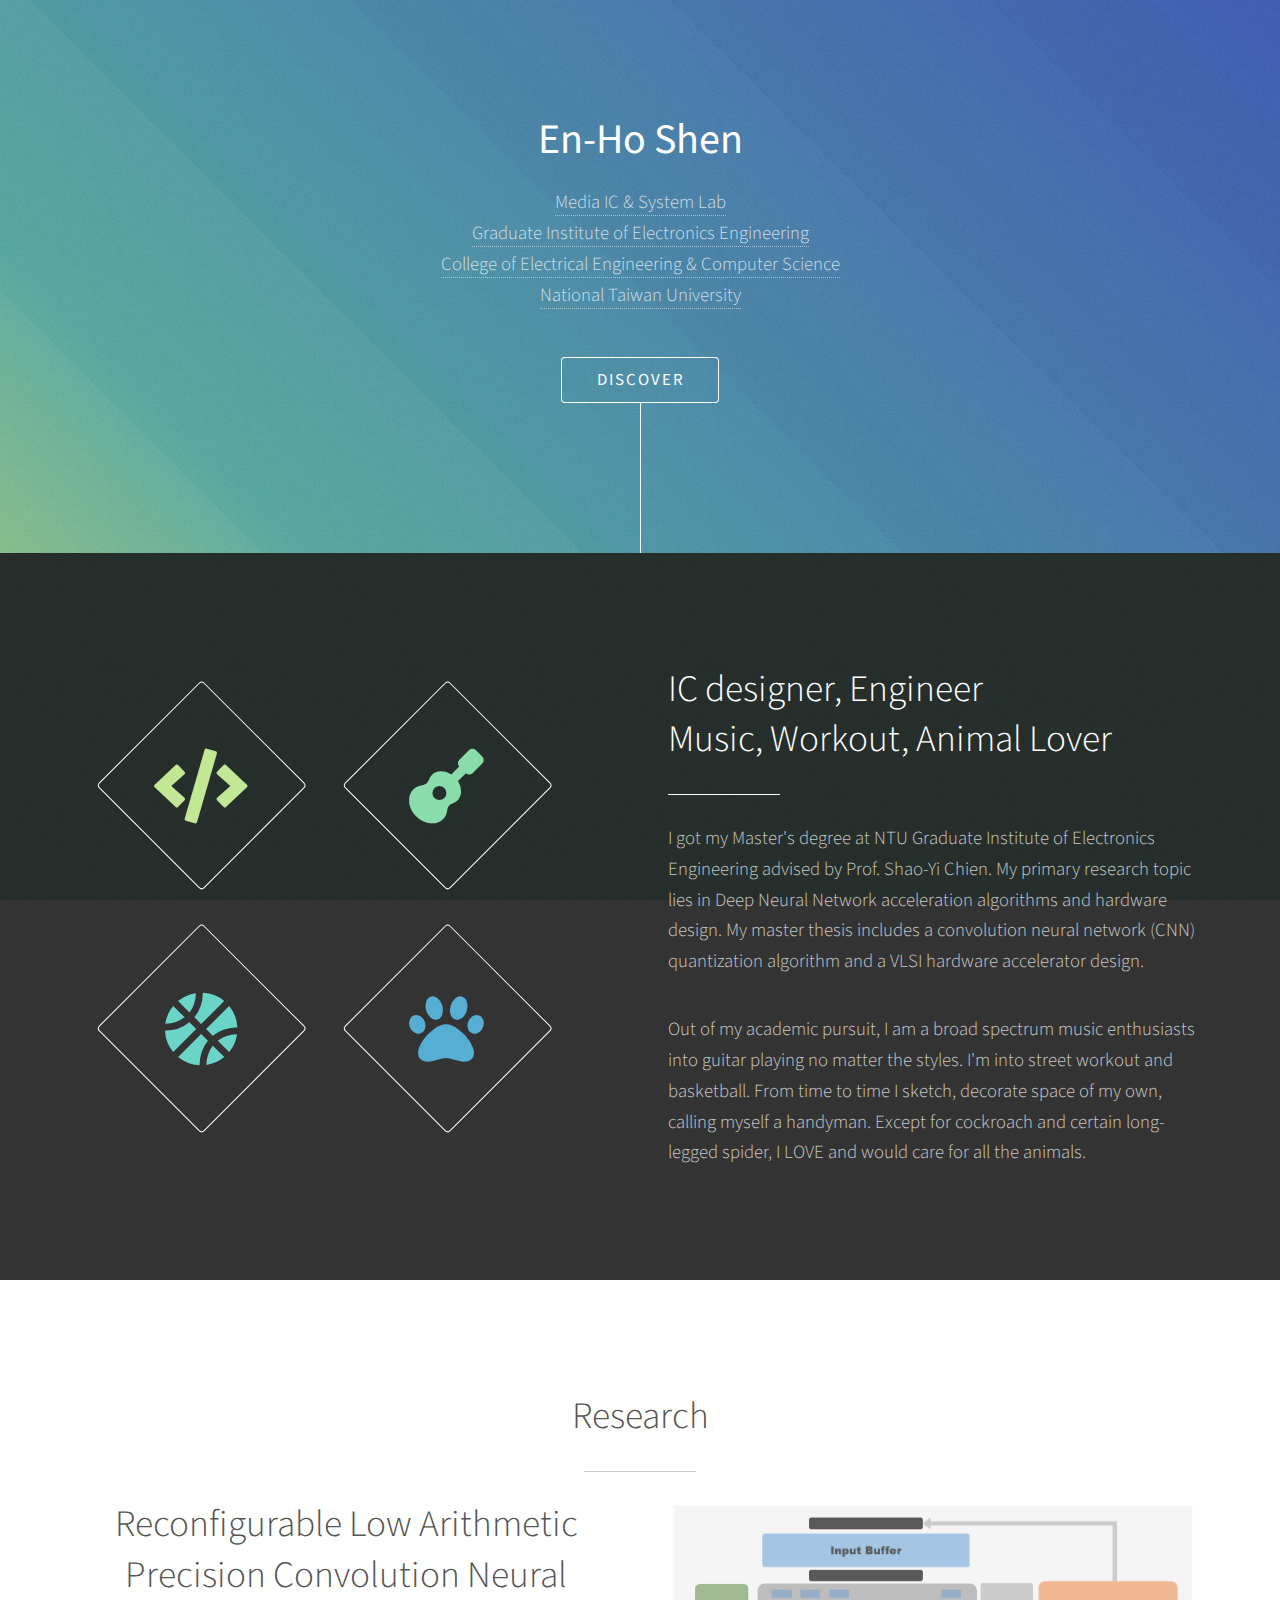
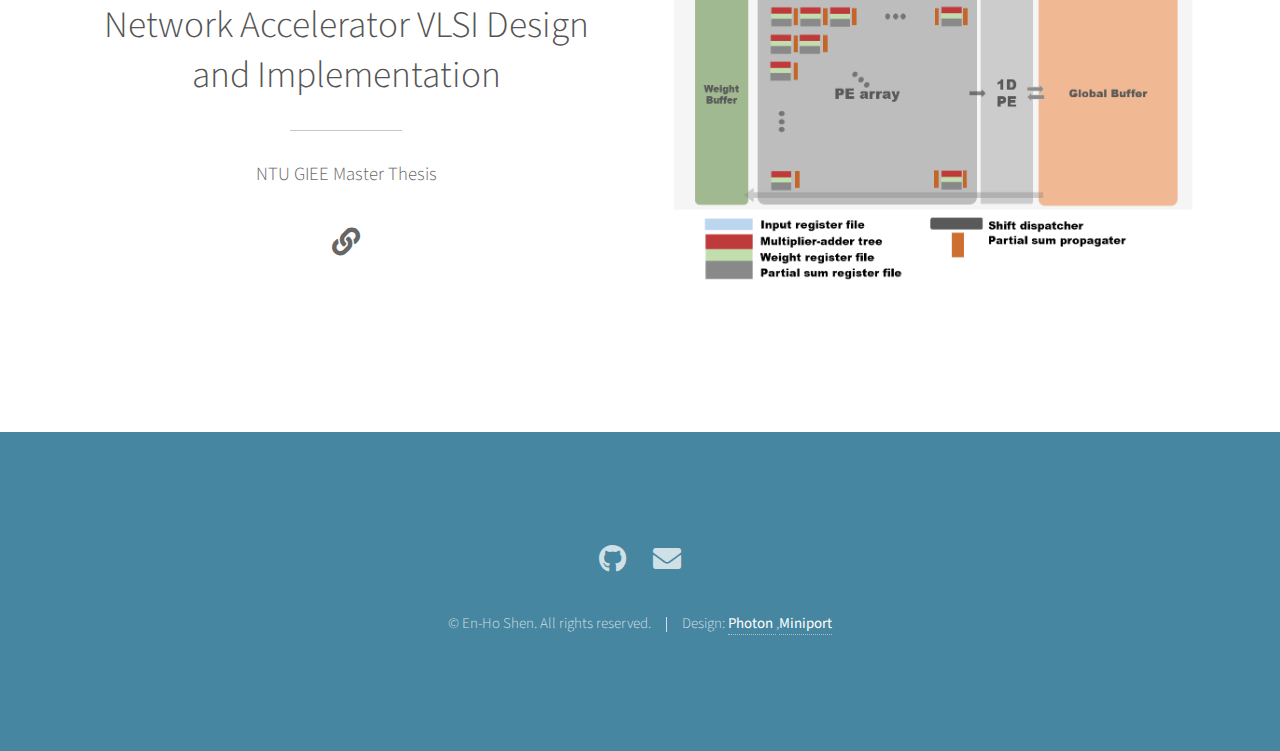
==== index.html @ d3d357bb "first commit" ====
<!DOCTYPE HTML>
<!--
	Photon by HTML5 UP
	html5up.net | @ajlkn
	Free for personal and commercial use under the CCA 3.0 license (html5up.net/license)
-->
<html>
	<head>
		<title>En-Ho Shen</title>
		<link href="paw.png" class="icon solid alt" rel="icon">
		<meta charset="utf-8" />
		<meta name="viewport" content="width=device-width, initial-scale=1, user-scalable=no" />
		<link rel="stylesheet" href="assets/css/main.css" />
		<noscript><link rel="stylesheet" href="assets/css/noscript.css" /></noscript>
	</head>
	<body class="is-preload">

		<!-- Header -->
			<section id="header">
				<div class="inner">
					<h1><strong>En-Ho Shen</strong></h1>
                    <p>
                        <a href="http://media.ee.ntu.edu.tw/" target="_blank">Media IC & System Lab</a><br>
                        <a href="http://www.giee.ntu.edu.tw/portal/" target="_blank">Graduate Institute of Electronics Engineering</a><br>
                        <a href="http://www.eecs.ntu.edu.tw/main.php" target="_blank">College of Electrical Engineering & Computer Science</a><br>
                        <a href="http://www.ntu.edu.tw/" target="_blank">National Taiwan University</a><br>
                    </p>
 
					<ul class="actions special">
						<li><a href="#about" class="button scrolly">Discover</a></li>
					</ul>
				</div>
			</section>
		<!-- About -->
			<section id="about" class="main style2">
				<div class="container">
					<div class="row gtr-150">
						<div class="col-6 col-12-small">
							<ul class="major-icons">
								<li><span class="icon solid style1 major fa-code"></span></li>
								<li><span class="icon solid style2 major fa-guitar"></span></li>
								<li><span class="icon solid style3 major fa-basketball-ball"></span></li>
								<li><span class="icon solid style4 major fa-paw"></span></li>

							</ul>
						</div>
						<div class="col-6 col-12-medium">
							<header class="major">
								<h2>IC designer, Engineer <br>
								 Music, Workout, Animal Lover</h2>
							</header>
							<p>I got my Master's degree at NTU Graduate Institute of Electronics Engineering
							advised by Prof. Shao-Yi Chien. My primary research topic lies in Deep Neural Network
							acceleration algorithms and hardware design. My master thesis includes a convolution
							neural network (CNN) quantization algorithm and a VLSI hardware accelerator design.</p>
							<p>Out of my academic pursuit, I am a broad spectrum music enthusiasts into
							guitar playing no matter the styles. I'm into street workout and basketball. From
							time to time I sketch, decorate space of my own, calling myself a handyman. Except
							for cockroach and certain long-legged spider, I LOVE and would care for all the animals.</p>
							<p></p>
						</div>
					</div>
				</div>
			</section>
		<!-- Research -->
			<section id="Research" class="main style1 special">
				<div class="container">
					<header class="major">
						<h2>Research</h2>
					</header>
					<ul class="icons">
					<li>
						<div class="row gtr-150">
							<div class="col-6 col-12-medium">
								<header class="major">
									<h2>Reconfigurable Low Arithmetic Precision Convolution 
									Neural Network Accelerator VLSI Design and Implementation</h2>
								</header>
								<p>NTU GIEE Master Thesis</p>
								<a href="thesis/index.html" 
								class="icon solid alt fa-link" target="_blank"><span class="label">Website</span></a>

							</div>
							<div class="col-6 col-12-medium imp-medium">
								<span class="image fit"><img src="thesis/images/arch.png" alt="" /></span>
							</div>
						</div>
					</li>

					</ul>
				</div>
			</section>
		<!--
		<!-- Two 
			<section id="two" class="main style2">
				<div class="container">
					<div class="row gtr-150">
						<div class="col-6 col-12-medium">
							<ul class="major-icons">
								<li><span class="icon solid style1 major fa-code"></span></li>
								<li><span class="icon solid style2 major fa-bolt"></span></li>
								<li><span class="icon solid style3 major fa-camera-retro"></span></li>
								<li><span class="icon solid style4 major fa-cog"></span></li>
								<li><span class="icon solid style5 major fa-desktop"></span></li>
								<li><span class="icon solid style6 major fa-calendar"></span></li>
							</ul>
						</div>
						<div class="col-6 col-12-medium">
							<header class="major">
								<h2>Lorem ipsum dolor adipiscing<br />
								amet dolor consequat</h2>
							</header>
							<p>Adipiscing a commodo ante nunc accumsan interdum mi ante adipiscing. A nunc lobortis non nisl amet vis volutpat aclacus nascetur ac non. Lorem curae eu ante amet sapien in tempus ac. Adipiscing id accumsan adipiscing ipsum.</p>
							<p>Blandit faucibus proin. Ac aliquam integer adipiscing enim non praesent vis commodo nunc phasellus cubilia ac risus accumsan. Accumsan blandit. Lobortis phasellus non lobortis dit varius mi varius accumsan lobortis. Blandit ante aliquam lacinia lorem lobortis semper morbi col faucibus vitae integer placerat accumsan orci eu mi odio tempus adipiscing adipiscing adipiscing curae consequat feugiat etiam dolore.</p>
							<p>Adipiscing a commodo ante nunc accumsan interdum mi ante adipiscing. A nunc lobortis non nisl amet vis volutpat aclacus nascetur ac non. Lorem curae eu ante amet sapien in tempus ac. Adipiscing id accumsan adipiscing ipsum.</p>
						</div>
					</div>
				</div>
			</section>
		-->
		<!-- Three 
			<section id="three" class="main style1 special">
				<div class="container">
					<header class="major">
						<h2>Adipiscing amet consequat</h2>
					</header>
					<p>Ante nunc accumsan et aclacus nascetur ac ante amet sapien sed.</p>
					<div class="row gtr-150">
						<div class="col-4 col-12-medium">
							<span class="image fit"><img src="images/pic02.jpg" alt="" /></span>
							<h3>Magna feugiat lorem</h3>
							<p>Adipiscing a commodo ante nunc magna lorem et interdum mi ante nunc lobortis non amet vis sed volutpat et nascetur.</p>
							<ul class="actions special">
								<li><a href="#" class="button">More</a></li>
							</ul>
						</div>
						<div class="col-4 col-12-medium">
							<span class="image fit"><img src="images/pic03.jpg" alt="" /></span>
							<h3>Magna feugiat lorem</h3>
							<p>Adipiscing a commodo ante nunc magna lorem et interdum mi ante nunc lobortis non amet vis sed volutpat et nascetur.</p>
							<ul class="actions special">
								<li><a href="#" class="button">More</a></li>
							</ul>
						</div>
						<div class="col-4 col-12-medium">
							<span class="image fit"><img src="images/pic04.jpg" alt="" /></span>
							<h3>Magna feugiat lorem</h3>
							<p>Adipiscing a commodo ante nunc magna lorem et interdum mi ante nunc lobortis non amet vis sed volutpat et nascetur.</p>
							<ul class="actions special">
								<li><a href="#" class="button">More</a></li>
							</ul>
						</div>
					</div>
				</div>
			</section>
		-->
		<!-- Four 
			<section id="four" class="main style2 special">
				<div class="container">
					<header class="major">
						<h2>Ipsum feugiat consequat?</h2>
					</header>
					<p>Sed lacus nascetur ac ante amet sapien.</p>
					<ul class="actions special">
						<li><a href="#" class="button wide primary">Sign Up</a></li>
						<li><a href="#" class="button wide">Learn More</a></li>
					</ul>
				</div>
			</section>
		-->


		<!-- Footer -->
			<section id="footer">
				<ul class="icons">
					<li><a href="https://github.com/enhoshen/" class="icon brands alt fa-github"><span 
					class="label">GitHub</span></a></li>
					<li><a a:visited="" href="mailto:enhoshen@media.ee.ntu.edu.tw" 
					class="icon solid alt fa-envelope"><span class="label">Email</span></a></li>
				</ul>
				<ul class="copyright">
					<li>&copy; En-Ho Shen. All rights reserved.</li><li>Design: <a href="http://html5up.net/photon"><b>Photon</b> </a>,<a href="http://html5up.net/miniport"><b>Miniport</b></a></li>
				</ul>
			</section>

		<!-- Scripts -->
			<script src="assets/js/jquery.min.js"></script>
			<script src="assets/js/jquery.scrolly.min.js"></script>
			<script src="assets/js/browser.min.js"></script>
			<script src="assets/js/breakpoints.min.js"></script>
			<script src="assets/js/util.js"></script>
			<script src="assets/js/main.js"></script>

	</body>
</html>
---- assets/css/main.css ----
@import url("fontawesome-all.min.css");
@import url("https://fonts.googleapis.com/css?family=Source+Sans+Pro:300,300italic,400,400italic");

/*
	Photon by HTML5 UP
	html5up.net | @ajlkn
	Free for personal and commercial use under the CCA 3.0 license (html5up.net/license)
*/

html, body, div, span, applet, object,
iframe, h1, h2, h3, h4, h5, h6, p, blockquote,
pre, a, abbr, acronym, address, big, cite,
code, del, dfn, em, img, ins, kbd, q, s, samp,
small, strike, strong, sub, sup, tt, var, b,
u, i, center, dl, dt, dd, ol, ul, li, fieldset,
form, label, legend, table, caption, tbody,
tfoot, thead, tr, th, td, article, aside,
canvas, details, embed, figure, figcaption,
footer, header, hgroup, menu, nav, output, ruby,
section, summary, time, mark, audio, video {
	margin: 0;
	padding: 0;
	border: 0;
	font-size: 100%;
	font: inherit;
	vertical-align: baseline;}

article, aside, details, figcaption, figure,
footer, header, hgroup, menu, nav, section {
	display: block;}

body {
	line-height: 1;
}

ol, ul {
	list-style: none;
}

blockquote, q {
	quotes: none;
}

	blockquote:before, blockquote:after, q:before, q:after {
		content: '';
		content: none;
	}

table {
	border-collapse: collapse;
	border-spacing: 0;
}

body {
	-webkit-text-size-adjust: none;
}

mark {
	background-color: transparent;
	color: inherit;
}

input::-moz-focus-inner {
	border: 0;
	padding: 0;
}

input, select, textarea {
	-moz-appearance: none;
	-webkit-appearance: none;
	-ms-appearance: none;
	appearance: none;
}

/* Basic */

	html {
		box-sizing: border-box;
	}

	*, *:before, *:after {
		box-sizing: inherit;
	}

	body {
		background: #fff;
	}

		body.is-preload *, body.is-preload *:before, body.is-preload *:after {
			-moz-animation: none !important;
			-webkit-animation: none !important;
			-ms-animation: none !important;
			animation: none !important;
			-moz-transition: none !important;
			-webkit-transition: none !important;
			-ms-transition: none !important;
			transition: none !important;
		}

	body, input, select, textarea {
		color: #666;
		font-family: "Source Sans Pro", Helvetica, sans-serif;
		font-size: 16pt;
		font-weight: 300;
		line-height: 1.65em;
	}

	a {
		-moz-transition: color 0.2s ease-in-out, border-color 0.2s ease-in-out;
		-webkit-transition: color 0.2s ease-in-out, border-color 0.2s ease-in-out;
		-ms-transition: color 0.2s ease-in-out, border-color 0.2s ease-in-out;
		transition: color 0.2s ease-in-out, border-color 0.2s ease-in-out;
		border-bottom: dotted 1px #666;
		color: inherit;
		text-decoration: none;
	}

		a:hover {
			border-bottom-color: transparent !important;
			color: #6bd4c8;
		}

	strong, b {
		color: #555;
		font-weight: 400;
	}

	em, i {
		font-style: italic;
	}

	p {
		margin: 0 0 2em 0;
	}

	h1, h2, h3, h4, h5, h6 {
		color: #555;
		line-height: 1em;
		margin: 0 0 1em 0;
	}

		h1 a, h2 a, h3 a, h4 a, h5 a, h6 a {
			color: inherit;
			text-decoration: none;
		}

	h1 {
		font-size: 2.25em;
		line-height: 1.35em;
	}

	h2 {
		font-size: 2em;
		line-height: 1.35em;
	}

	h3 {
		font-size: 1.35em;
		line-height: 1.5em;
	}

	h4 {
		font-size: 1.25em;
		line-height: 1.5em;
	}

	h5 {
		font-size: 0.9em;
		line-height: 1.5em;
	}

	h6 {
		font-size: 0.7em;
		line-height: 1.5em;
	}

	sub {
		font-size: 0.8em;
		position: relative;
		top: 0.5em;
	}

	sup {
		font-size: 0.8em;
		position: relative;
		top: -0.5em;
	}

	hr {
		border: 0;
		border-bottom: solid 1px rgba(144, 144, 144, 0.5);
		margin: 2em 0;
	}

		hr.major {
			margin: 3em 0;
		}

	blockquote {
		border-left: solid 4px rgba(144, 144, 144, 0.5);
		font-style: italic;
		margin: 0 0 2em 0;
		padding: 0.5em 0 0.5em 2em;
	}

	code {
		background: rgba(144, 144, 144, 0.075);
		border-radius: 4px;
		border: solid 1px rgba(144, 144, 144, 0.5);
		font-family: "Courier New", monospace;
		font-size: 0.9em;
		margin: 0 0.25em;
		padding: 0.25em 0.65em;
	}

	pre {
		-webkit-overflow-scrolling: touch;
		font-family: "Courier New", monospace;
		font-size: 0.9em;
		margin: 0 0 2em 0;
	}

		pre code {
			display: block;
			line-height: 1.75em;
			padding: 1em 1.5em;
			overflow-x: auto;
		}

	.align-left {
		text-align: left;
	}

	.align-center {
		text-align: center;
	}

	.align-right {
		text-align: right;
	}

/* Container */

	.container {
		margin: 0 auto;
		max-width: calc(100% - 4em);
		width: 60em;
	}

		.container.xsmall {
			width: 15em;
		}

		.container.small {
			width: 30em;
		}

		.container.medium {
			width: 45em;
		}

		.container.large {
			width: 75em;
		}

		.container.xlarge {
			width: 90em;
		}

		.container.max {
			width: 100%;
		}

		@media screen and (max-width: 980px) {

			.container {
				max-width: 100% !important;
				width: 100% !important;
			}

		}

		@media screen and (max-width: 480px) {

			.container {
				max-width: calc(100% - 3em);
			}

		}

/* Row */

	.row {
		display: flex;
		flex-wrap: wrap;
		box-sizing: border-box;
		align-items: stretch;
	}

		.row > * {
			box-sizing: border-box;
		}

		.row.gtr-uniform > * > :last-child {
			margin-bottom: 0;
		}

		.row.aln-left {
			justify-content: flex-start;
		}

		.row.aln-center {
			justify-content: center;
		}

		.row.aln-right {
			justify-content: flex-end;
		}

		.row.aln-top {
			align-items: flex-start;
		}

		.row.aln-middle {
			align-items: center;
		}

		.row.aln-bottom {
			align-items: flex-end;
		}

		.row > .imp {
			order: -1;
		}

		.row > .col-1 {
			width: 8.33333%;
		}

		.row > .off-1 {
			margin-left: 8.33333%;
		}

		.row > .col-2 {
			width: 16.66667%;
		}

		.row > .off-2 {
			margin-left: 16.66667%;
		}

		.row > .col-3 {
			width: 25%;
		}

		.row > .off-3 {
			margin-left: 25%;
		}

		.row > .col-4 {
			width: 33.33333%;
		}

		.row > .off-4 {
			margin-left: 33.33333%;
		}

		.row > .col-5 {
			width: 41.66667%;
		}

		.row > .off-5 {
			margin-left: 41.66667%;
		}

		.row > .col-6 {
			width: 50%;
		}

		.row > .off-6 {
			margin-left: 50%;
		}

		.row > .col-7 {
			width: 58.33333%;
		}

		.row > .off-7 {
			margin-left: 58.33333%;
		}

		.row > .col-8 {
			width: 66.66667%;
		}

		.row > .off-8 {
			margin-left: 66.66667%;
		}

		.row > .col-9 {
			width: 75%;
		}

		.row > .off-9 {
			margin-left: 75%;
		}

		.row > .col-10 {
			width: 83.33333%;
		}

		.row > .off-10 {
			margin-left: 83.33333%;
		}

		.row > .col-11 {
			width: 91.66667%;
		}

		.row > .off-11 {
			margin-left: 91.66667%;
		}

		.row > .col-12 {
			width: 100%;
		}

		.row > .off-12 {
			margin-left: 100%;
		}

		.row.gtr-0 {
			margin-top: 0;
			margin-left: 0em;
		}

			.row.gtr-0 > * {
				padding: 0 0 0 0em;
			}

			.row.gtr-0.gtr-uniform {
				margin-top: 0em;
			}

				.row.gtr-0.gtr-uniform > * {
					padding-top: 0em;
				}

		.row.gtr-25 {
			margin-top: 0;
			margin-left: -0.5em;
		}

			.row.gtr-25 > * {
				padding: 0 0 0 0.5em;
			}

			.row.gtr-25.gtr-uniform {
				margin-top: -0.5em;
			}

				.row.gtr-25.gtr-uniform > * {
					padding-top: 0.5em;
				}

		.row.gtr-50 {
			margin-top: 0;
			margin-left: -1em;
		}

			.row.gtr-50 > * {
				padding: 0 0 0 1em;
			}

			.row.gtr-50.gtr-uniform {
				margin-top: -1em;
			}

				.row.gtr-50.gtr-uniform > * {
					padding-top: 1em;
				}

		.row {
			margin-top: 0;
			margin-left: -2em;
		}

			.row > * {
				padding: 0 0 0 2em;
			}

			.row.gtr-uniform {
				margin-top: -2em;
			}

				.row.gtr-uniform > * {
					padding-top: 2em;
				}

		.row.gtr-150 {
			margin-top: 0;
			margin-left: -3em;
		}

			.row.gtr-150 > * {
				padding: 0 0 0 3em;
			}

			.row.gtr-150.gtr-uniform {
				margin-top: -3em;
			}

				.row.gtr-150.gtr-uniform > * {
					padding-top: 3em;
				}

		.row.gtr-200 {
			margin-top: 0;
			margin-left: -4em;
		}

			.row.gtr-200 > * {
				padding: 0 0 0 4em;
			}

			.row.gtr-200.gtr-uniform {
				margin-top: -4em;
			}

				.row.gtr-200.gtr-uniform > * {
					padding-top: 4em;
				}

		@media screen and (max-width: 1680px) {

			.row {
				display: flex;
				flex-wrap: wrap;
				box-sizing: border-box;
				align-items: stretch;
			}

				.row > * {
					box-sizing: border-box;
				}

				.row.gtr-uniform > * > :last-child {
					margin-bottom: 0;
				}

				.row.aln-left {
					justify-content: flex-start;
				}

				.row.aln-center {
					justify-content: center;
				}

				.row.aln-right {
					justify-content: flex-end;
				}

				.row.aln-top {
					align-items: flex-start;
				}

				.row.aln-middle {
					align-items: center;
				}

				.row.aln-bottom {
					align-items: flex-end;
				}

				.row > .imp-xlarge {
					order: -1;
				}

				.row > .col-1-xlarge {
					width: 8.33333%;
				}

				.row > .off-1-xlarge {
					margin-left: 8.33333%;
				}

				.row > .col-2-xlarge {
					width: 16.66667%;
				}

				.row > .off-2-xlarge {
					margin-left: 16.66667%;
				}

				.row > .col-3-xlarge {
					width: 25%;
				}

				.row > .off-3-xlarge {
					margin-left: 25%;
				}

				.row > .col-4-xlarge {
					width: 33.33333%;
				}

				.row > .off-4-xlarge {
					margin-left: 33.33333%;
				}

				.row > .col-5-xlarge {
					width: 41.66667%;
				}

				.row > .off-5-xlarge {
					margin-left: 41.66667%;
				}

				.row > .col-6-xlarge {
					width: 50%;
				}

				.row > .off-6-xlarge {
					margin-left: 50%;
				}

				.row > .col-7-xlarge {
					width: 58.33333%;
				}

				.row > .off-7-xlarge {
					margin-left: 58.33333%;
				}

				.row > .col-8-xlarge {
					width: 66.66667%;
				}

				.row > .off-8-xlarge {
					margin-left: 66.66667%;
				}

				.row > .col-9-xlarge {
					width: 75%;
				}

				.row > .off-9-xlarge {
					margin-left: 75%;
				}

				.row > .col-10-xlarge {
					width: 83.33333%;
				}

				.row > .off-10-xlarge {
					margin-left: 83.33333%;
				}

				.row > .col-11-xlarge {
					width: 91.66667%;
				}

				.row > .off-11-xlarge {
					margin-left: 91.66667%;
				}

				.row > .col-12-xlarge {
					width: 100%;
				}

				.row > .off-12-xlarge {
					margin-left: 100%;
				}

				.row.gtr-0 {
					margin-top: 0;
					margin-left: 0em;
				}

					.row.gtr-0 > * {
						padding: 0 0 0 0em;
					}

					.row.gtr-0.gtr-uniform {
						margin-top: 0em;
					}

						.row.gtr-0.gtr-uniform > * {
							padding-top: 0em;
						}

				.row.gtr-25 {
					margin-top: 0;
					margin-left: -0.5em;
				}

					.row.gtr-25 > * {
						padding: 0 0 0 0.5em;
					}

					.row.gtr-25.gtr-uniform {
						margin-top: -0.5em;
					}

						.row.gtr-25.gtr-uniform > * {
							padding-top: 0.5em;
						}

				.row.gtr-50 {
					margin-top: 0;
					margin-left: -1em;
				}

					.row.gtr-50 > * {
						padding: 0 0 0 1em;
					}

					.row.gtr-50.gtr-uniform {
						margin-top: -1em;
					}

						.row.gtr-50.gtr-uniform > * {
							padding-top: 1em;
						}

				.row {
					margin-top: 0;
					margin-left: -2em;
				}

					.row > * {
						padding: 0 0 0 2em;
					}

					.row.gtr-uniform {
						margin-top: -2em;
					}

						.row.gtr-uniform > * {
							padding-top: 2em;
						}

				.row.gtr-150 {
					margin-top: 0;
					margin-left: -3em;
				}

					.row.gtr-150 > * {
						padding: 0 0 0 3em;
					}

					.row.gtr-150.gtr-uniform {
						margin-top: -3em;
					}

						.row.gtr-150.gtr-uniform > * {
							padding-top: 3em;
						}

				.row.gtr-200 {
					margin-top: 0;
					margin-left: -4em;
				}

					.row.gtr-200 > * {
						padding: 0 0 0 4em;
					}

					.row.gtr-200.gtr-uniform {
						margin-top: -4em;
					}

						.row.gtr-200.gtr-uniform > * {
							padding-top: 4em;
						}

		}

		@media screen and (max-width: 1140px) {

			.row {
				display: flex;
				flex-wrap: wrap;
				box-sizing: border-box;
				align-items: stretch;
			}

				.row > * {
					box-sizing: border-box;
				}

				.row.gtr-uniform > * > :last-child {
					margin-bottom: 0;
				}

				.row.aln-left {
					justify-content: flex-start;
				}

				.row.aln-center {
					justify-content: center;
				}

				.row.aln-right {
					justify-content: flex-end;
				}

				.row.aln-top {
					align-items: flex-start;
				}

				.row.aln-middle {
					align-items: center;
				}

				.row.aln-bottom {
					align-items: flex-end;
				}

				.row > .imp-large {
					order: -1;
				}

				.row > .col-1-large {
					width: 8.33333%;
				}

				.row > .off-1-large {
					margin-left: 8.33333%;
				}

				.row > .col-2-large {
					width: 16.66667%;
				}

				.row > .off-2-large {
					margin-left: 16.66667%;
				}

				.row > .col-3-large {
					width: 25%;
				}

				.row > .off-3-large {
					margin-left: 25%;
				}

				.row > .col-4-large {
					width: 33.33333%;
				}

				.row > .off-4-large {
					margin-left: 33.33333%;
				}

				.row > .col-5-large {
					width: 41.66667%;
				}

				.row > .off-5-large {
					margin-left: 41.66667%;
				}

				.row > .col-6-large {
					width: 50%;
				}

				.row > .off-6-large {
					margin-left: 50%;
				}

				.row > .col-7-large {
					width: 58.33333%;
				}

				.row > .off-7-large {
					margin-left: 58.33333%;
				}

				.row > .col-8-large {
					width: 66.66667%;
				}

				.row > .off-8-large {
					margin-left: 66.66667%;
				}

				.row > .col-9-large {
					width: 75%;
				}

				.row > .off-9-large {
					margin-left: 75%;
				}

				.row > .col-10-large {
					width: 83.33333%;
				}

				.row > .off-10-large {
					margin-left: 83.33333%;
				}

				.row > .col-11-large {
					width: 91.66667%;
				}

				.row > .off-11-large {
					margin-left: 91.66667%;
				}

				.row > .col-12-large {
					width: 100%;
				}

				.row > .off-12-large {
					margin-left: 100%;
				}

				.row.gtr-0 {
					margin-top: 0;
					margin-left: 0em;
				}

					.row.gtr-0 > * {
						padding: 0 0 0 0em;
					}

					.row.gtr-0.gtr-uniform {
						margin-top: 0em;
					}

						.row.gtr-0.gtr-uniform > * {
							padding-top: 0em;
						}

				.row.gtr-25 {
					margin-top: 0;
					margin-left: -0.5em;
				}

					.row.gtr-25 > * {
						padding: 0 0 0 0.5em;
					}

					.row.gtr-25.gtr-uniform {
						margin-top: -0.5em;
					}

						.row.gtr-25.gtr-uniform > * {
							padding-top: 0.5em;
						}

				.row.gtr-50 {
					margin-top: 0;
					margin-left: -1em;
				}

					.row.gtr-50 > * {
						padding: 0 0 0 1em;
					}

					.row.gtr-50.gtr-uniform {
						margin-top: -1em;
					}

						.row.gtr-50.gtr-uniform > * {
							padding-top: 1em;
						}

				.row {
					margin-top: 0;
					margin-left: -2em;
				}

					.row > * {
						padding: 0 0 0 2em;
					}

					.row.gtr-uniform {
						margin-top: -2em;
					}

						.row.gtr-uniform > * {
							padding-top: 2em;
						}

				.row.gtr-150 {
					margin-top: 0;
					margin-left: -3em;
				}

					.row.gtr-150 > * {
						padding: 0 0 0 3em;
					}

					.row.gtr-150.gtr-uniform {
						margin-top: -3em;
					}

						.row.gtr-150.gtr-uniform > * {
							padding-top: 3em;
						}

				.row.gtr-200 {
					margin-top: 0;
					margin-left: -4em;
				}

					.row.gtr-200 > * {
						padding: 0 0 0 4em;
					}

					.row.gtr-200.gtr-uniform {
						margin-top: -4em;
					}

						.row.gtr-200.gtr-uniform > * {
							padding-top: 4em;
						}

		}

		@media screen and (max-width: 980px) {

			.row {
				display: flex;
				flex-wrap: wrap;
				box-sizing: border-box;
				align-items: stretch;
			}

				.row > * {
					box-sizing: border-box;
				}

				.row.gtr-uniform > * > :last-child {
					margin-bottom: 0;
				}

				.row.aln-left {
					justify-content: flex-start;
				}

				.row.aln-center {
					justify-content: center;
				}

				.row.aln-right {
					justify-content: flex-end;
				}

				.row.aln-top {
					align-items: flex-start;
				}

				.row.aln-middle {
					align-items: center;
				}

				.row.aln-bottom {
					align-items: flex-end;
				}

				.row > .imp-medium {
					order: -1;
				}

				.row > .col-1-medium {
					width: 8.33333%;
				}

				.row > .off-1-medium {
					margin-left: 8.33333%;
				}

				.row > .col-2-medium {
					width: 16.66667%;
				}

				.row > .off-2-medium {
					margin-left: 16.66667%;
				}

				.row > .col-3-medium {
					width: 25%;
				}

				.row > .off-3-medium {
					margin-left: 25%;
				}

				.row > .col-4-medium {
					width: 33.33333%;
				}

				.row > .off-4-medium {
					margin-left: 33.33333%;
				}

				.row > .col-5-medium {
					width: 41.66667%;
				}

				.row > .off-5-medium {
					margin-left: 41.66667%;
				}

				.row > .col-6-medium {
					width: 50%;
				}

				.row > .off-6-medium {
					margin-left: 50%;
				}

				.row > .col-7-medium {
					width: 58.33333%;
				}

				.row > .off-7-medium {
					margin-left: 58.33333%;
				}

				.row > .col-8-medium {
					width: 66.66667%;
				}

				.row > .off-8-medium {
					margin-left: 66.66667%;
				}

				.row > .col-9-medium {
					width: 75%;
				}

				.row > .off-9-medium {
					margin-left: 75%;
				}

				.row > .col-10-medium {
					width: 83.33333%;
				}

				.row > .off-10-medium {
					margin-left: 83.33333%;
				}

				.row > .col-11-medium {
					width: 91.66667%;
				}

				.row > .off-11-medium {
					margin-left: 91.66667%;
				}

				.row > .col-12-medium {
					width: 100%;
				}

				.row > .off-12-medium {
					margin-left: 100%;
				}

				.row.gtr-0 {
					margin-top: 0;
					margin-left: 0em;
				}

					.row.gtr-0 > * {
						padding: 0 0 0 0em;
					}

					.row.gtr-0.gtr-uniform {
						margin-top: 0em;
					}

						.row.gtr-0.gtr-uniform > * {
							padding-top: 0em;
						}

				.row.gtr-25 {
					margin-top: 0;
					margin-left: -0.5em;
				}

					.row.gtr-25 > * {
						padding: 0 0 0 0.5em;
					}

					.row.gtr-25.gtr-uniform {
						margin-top: -0.5em;
					}

						.row.gtr-25.gtr-uniform > * {
							padding-top: 0.5em;
						}

				.row.gtr-50 {
					margin-top: 0;
					margin-left: -1em;
				}

					.row.gtr-50 > * {
						padding: 0 0 0 1em;
					}

					.row.gtr-50.gtr-uniform {
						margin-top: -1em;
					}

						.row.gtr-50.gtr-uniform > * {
							padding-top: 1em;
						}

				.row {
					margin-top: 0;
					margin-left: -2em;
				}

					.row > * {
						padding: 0 0 0 2em;
					}

					.row.gtr-uniform {
						margin-top: -2em;
					}

						.row.gtr-uniform > * {
							padding-top: 2em;
						}

				.row.gtr-150 {
					margin-top: 0;
					margin-left: -3em;
				}

					.row.gtr-150 > * {
						padding: 0 0 0 3em;
					}

					.row.gtr-150.gtr-uniform {
						margin-top: -3em;
					}

						.row.gtr-150.gtr-uniform > * {
							padding-top: 3em;
						}

				.row.gtr-200 {
					margin-top: 0;
					margin-left: -4em;
				}

					.row.gtr-200 > * {
						padding: 0 0 0 4em;
					}

					.row.gtr-200.gtr-uniform {
						margin-top: -4em;
					}

						.row.gtr-200.gtr-uniform > * {
							padding-top: 4em;
						}

		}

		@media screen and (max-width: 736px) {

			.row {
				display: flex;
				flex-wrap: wrap;
				box-sizing: border-box;
				align-items: stretch;
			}

				.row > * {
					box-sizing: border-box;
				}

				.row.gtr-uniform > * > :last-child {
					margin-bottom: 0;
				}

				.row.aln-left {
					justify-content: flex-start;
				}

				.row.aln-center {
					justify-content: center;
				}

				.row.aln-right {
					justify-content: flex-end;
				}

				.row.aln-top {
					align-items: flex-start;
				}

				.row.aln-middle {
					align-items: center;
				}

				.row.aln-bottom {
					align-items: flex-end;
				}

				.row > .imp-small {
					order: -1;
				}

				.row > .col-1-small {
					width: 8.33333%;
				}

				.row > .off-1-small {
					margin-left: 8.33333%;
				}

				.row > .col-2-small {
					width: 16.66667%;
				}

				.row > .off-2-small {
					margin-left: 16.66667%;
				}

				.row > .col-3-small {
					width: 25%;
				}

				.row > .off-3-small {
					margin-left: 25%;
				}

				.row > .col-4-small {
					width: 33.33333%;
				}

				.row > .off-4-small {
					margin-left: 33.33333%;
				}

				.row > .col-5-small {
					width: 41.66667%;
				}

				.row > .off-5-small {
					margin-left: 41.66667%;
				}

				.row > .col-6-small {
					width: 50%;
				}

				.row > .off-6-small {
					margin-left: 50%;
				}

				.row > .col-7-small {
					width: 58.33333%;
				}

				.row > .off-7-small {
					margin-left: 58.33333%;
				}

				.row > .col-8-small {
					width: 66.66667%;
				}

				.row > .off-8-small {
					margin-left: 66.66667%;
				}

				.row > .col-9-small {
					width: 75%;
				}

				.row > .off-9-small {
					margin-left: 75%;
				}

				.row > .col-10-small {
					width: 83.33333%;
				}

				.row > .off-10-small {
					margin-left: 83.33333%;
				}

				.row > .col-11-small {
					width: 91.66667%;
				}

				.row > .off-11-small {
					margin-left: 91.66667%;
				}

				.row > .col-12-small {
					width: 100%;
				}

				.row > .off-12-small {
					margin-left: 100%;
				}

				.row.gtr-0 {
					margin-top: 0;
					margin-left: 0em;
				}

					.row.gtr-0 > * {
						padding: 0 0 0 0em;
					}

					.row.gtr-0.gtr-uniform {
						margin-top: 0em;
					}

						.row.gtr-0.gtr-uniform > * {
							padding-top: 0em;
						}

				.row.gtr-25 {
					margin-top: 0;
					margin-left: -0.5em;
				}

					.row.gtr-25 > * {
						padding: 0 0 0 0.5em;
					}

					.row.gtr-25.gtr-uniform {
						margin-top: -0.5em;
					}

						.row.gtr-25.gtr-uniform > * {
							padding-top: 0.5em;
						}

				.row.gtr-50 {
					margin-top: 0;
					margin-left: -1em;
				}

					.row.gtr-50 > * {
						padding: 0 0 0 1em;
					}

					.row.gtr-50.gtr-uniform {
						margin-top: -1em;
					}

						.row.gtr-50.gtr-uniform > * {
							padding-top: 1em;
						}

				.row {
					margin-top: 0;
					margin-left: -2em;
				}

					.row > * {
						padding: 0 0 0 2em;
					}

					.row.gtr-uniform {
						margin-top: -2em;
					}

						.row.gtr-uniform > * {
							padding-top: 2em;
						}

				.row.gtr-150 {
					margin-top: 0;
					margin-left: -3em;
				}

					.row.gtr-150 > * {
						padding: 0 0 0 3em;
					}

					.row.gtr-150.gtr-uniform {
						margin-top: -3em;
					}

						.row.gtr-150.gtr-uniform > * {
							padding-top: 3em;
						}

				.row.gtr-200 {
					margin-top: 0;
					margin-left: -4em;
				}

					.row.gtr-200 > * {
						padding: 0 0 0 4em;
					}

					.row.gtr-200.gtr-uniform {
						margin-top: -4em;
					}

						.row.gtr-200.gtr-uniform > * {
							padding-top: 4em;
						}

		}

		@media screen and (max-width: 480px) {

			.row {
				display: flex;
				flex-wrap: wrap;
				box-sizing: border-box;
				align-items: stretch;
			}

				.row > * {
					box-sizing: border-box;
				}

				.row.gtr-uniform > * > :last-child {
					margin-bottom: 0;
				}

				.row.aln-left {
					justify-content: flex-start;
				}

				.row.aln-center {
					justify-content: center;
				}

				.row.aln-right {
					justify-content: flex-end;
				}

				.row.aln-top {
					align-items: flex-start;
				}

				.row.aln-middle {
					align-items: center;
				}

				.row.aln-bottom {
					align-items: flex-end;
				}

				.row > .imp-xsmall {
					order: -1;
				}

				.row > .col-1-xsmall {
					width: 8.33333%;
				}

				.row > .off-1-xsmall {
					margin-left: 8.33333%;
				}

				.row > .col-2-xsmall {
					width: 16.66667%;
				}

				.row > .off-2-xsmall {
					margin-left: 16.66667%;
				}

				.row > .col-3-xsmall {
					width: 25%;
				}

				.row > .off-3-xsmall {
					margin-left: 25%;
				}

				.row > .col-4-xsmall {
					width: 33.33333%;
				}

				.row > .off-4-xsmall {
					margin-left: 33.33333%;
				}

				.row > .col-5-xsmall {
					width: 41.66667%;
				}

				.row > .off-5-xsmall {
					margin-left: 41.66667%;
				}

				.row > .col-6-xsmall {
					width: 50%;
				}

				.row > .off-6-xsmall {
					margin-left: 50%;
				}

				.row > .col-7-xsmall {
					width: 58.33333%;
				}

				.row > .off-7-xsmall {
					margin-left: 58.33333%;
				}

				.row > .col-8-xsmall {
					width: 66.66667%;
				}

				.row > .off-8-xsmall {
					margin-left: 66.66667%;
				}

				.row > .col-9-xsmall {
					width: 75%;
				}

				.row > .off-9-xsmall {
					margin-left: 75%;
				}

				.row > .col-10-xsmall {
					width: 83.33333%;
				}

				.row > .off-10-xsmall {
					margin-left: 83.33333%;
				}

				.row > .col-11-xsmall {
					width: 91.66667%;
				}

				.row > .off-11-xsmall {
					margin-left: 91.66667%;
				}

				.row > .col-12-xsmall {
					width: 100%;
				}

				.row > .off-12-xsmall {
					margin-left: 100%;
				}

				.row.gtr-0 {
					margin-top: 0;
					margin-left: 0em;
				}

					.row.gtr-0 > * {
						padding: 0 0 0 0em;
					}

					.row.gtr-0.gtr-uniform {
						margin-top: 0em;
					}

						.row.gtr-0.gtr-uniform > * {
							padding-top: 0em;
						}

				.row.gtr-25 {
					margin-top: 0;
					margin-left: -0.5em;
				}

					.row.gtr-25 > * {
						padding: 0 0 0 0.5em;
					}

					.row.gtr-25.gtr-uniform {
						margin-top: -0.5em;
					}

						.row.gtr-25.gtr-uniform > * {
							padding-top: 0.5em;
						}

				.row.gtr-50 {
					margin-top: 0;
					margin-left: -1em;
				}

					.row.gtr-50 > * {
						padding: 0 0 0 1em;
					}

					.row.gtr-50.gtr-uniform {
						margin-top: -1em;
					}

						.row.gtr-50.gtr-uniform > * {
							padding-top: 1em;
						}

				.row {
					margin-top: 0;
					margin-left: -2em;
				}

					.row > * {
						padding: 0 0 0 2em;
					}

					.row.gtr-uniform {
						margin-top: -2em;
					}

						.row.gtr-uniform > * {
							padding-top: 2em;
						}

				.row.gtr-150 {
					margin-top: 0;
					margin-left: -3em;
				}

					.row.gtr-150 > * {
						padding: 0 0 0 3em;
					}

					.row.gtr-150.gtr-uniform {
						margin-top: -3em;
					}

						.row.gtr-150.gtr-uniform > * {
							padding-top: 3em;
						}

				.row.gtr-200 {
					margin-top: 0;
					margin-left: -4em;
				}

					.row.gtr-200 > * {
						padding: 0 0 0 4em;
					}

					.row.gtr-200.gtr-uniform {
						margin-top: -4em;
					}

						.row.gtr-200.gtr-uniform > * {
							padding-top: 4em;
						}

		}

		@media screen and (max-width: 320px) {

			.row {
				display: flex;
				flex-wrap: wrap;
				box-sizing: border-box;
				align-items: stretch;
			}

				.row > * {
					box-sizing: border-box;
				}

				.row.gtr-uniform > * > :last-child {
					margin-bottom: 0;
				}

				.row.aln-left {
					justify-content: flex-start;
				}

				.row.aln-center {
					justify-content: center;
				}

				.row.aln-right {
					justify-content: flex-end;
				}

				.row.aln-top {
					align-items: flex-start;
				}

				.row.aln-middle {
					align-items: center;
				}

				.row.aln-bottom {
					align-items: flex-end;
				}

				.row > .imp-xxsmall {
					order: -1;
				}

				.row > .col-1-xxsmall {
					width: 8.33333%;
				}

				.row > .off-1-xxsmall {
					margin-left: 8.33333%;
				}

				.row > .col-2-xxsmall {
					width: 16.66667%;
				}

				.row > .off-2-xxsmall {
					margin-left: 16.66667%;
				}

				.row > .col-3-xxsmall {
					width: 25%;
				}

				.row > .off-3-xxsmall {
					margin-left: 25%;
				}

				.row > .col-4-xxsmall {
					width: 33.33333%;
				}

				.row > .off-4-xxsmall {
					margin-left: 33.33333%;
				}

				.row > .col-5-xxsmall {
					width: 41.66667%;
				}

				.row > .off-5-xxsmall {
					margin-left: 41.66667%;
				}

				.row > .col-6-xxsmall {
					width: 50%;
				}

				.row > .off-6-xxsmall {
					margin-left: 50%;
				}

				.row > .col-7-xxsmall {
					width: 58.33333%;
				}

				.row > .off-7-xxsmall {
					margin-left: 58.33333%;
				}

				.row > .col-8-xxsmall {
					width: 66.66667%;
				}

				.row > .off-8-xxsmall {
					margin-left: 66.66667%;
				}

				.row > .col-9-xxsmall {
					width: 75%;
				}

				.row > .off-9-xxsmall {
					margin-left: 75%;
				}

				.row > .col-10-xxsmall {
					width: 83.33333%;
				}

				.row > .off-10-xxsmall {
					margin-left: 83.33333%;
				}

				.row > .col-11-xxsmall {
					width: 91.66667%;
				}

				.row > .off-11-xxsmall {
					margin-left: 91.66667%;
				}

				.row > .col-12-xxsmall {
					width: 100%;
				}

				.row > .off-12-xxsmall {
					margin-left: 100%;
				}

				.row.gtr-0 {
					margin-top: 0;
					margin-left: 0em;
				}

					.row.gtr-0 > * {
						padding: 0 0 0 0em;
					}

					.row.gtr-0.gtr-uniform {
						margin-top: 0em;
					}

						.row.gtr-0.gtr-uniform > * {
							padding-top: 0em;
						}

				.row.gtr-25 {
					margin-top: 0;
					margin-left: -0.5em;
				}

					.row.gtr-25 > * {
						padding: 0 0 0 0.5em;
					}

					.row.gtr-25.gtr-uniform {
						margin-top: -0.5em;
					}

						.row.gtr-25.gtr-uniform > * {
							padding-top: 0.5em;
						}

				.row.gtr-50 {
					margin-top: 0;
					margin-left: -1em;
				}

					.row.gtr-50 > * {
						padding: 0 0 0 1em;
					}

					.row.gtr-50.gtr-uniform {
						margin-top: -1em;
					}

						.row.gtr-50.gtr-uniform > * {
							padding-top: 1em;
						}

				.row {
					margin-top: 0;
					margin-left: -2em;
				}

					.row > * {
						padding: 0 0 0 2em;
					}

					.row.gtr-uniform {
						margin-top: -2em;
					}

						.row.gtr-uniform > * {
							padding-top: 2em;
						}

				.row.gtr-150 {
					margin-top: 0;
					margin-left: -3em;
				}

					.row.gtr-150 > * {
						padding: 0 0 0 3em;
					}

					.row.gtr-150.gtr-uniform {
						margin-top: -3em;
					}

						.row.gtr-150.gtr-uniform > * {
							padding-top: 3em;
						}

				.row.gtr-200 {
					margin-top: 0;
					margin-left: -4em;
				}

					.row.gtr-200 > * {
						padding: 0 0 0 4em;
					}

					.row.gtr-200.gtr-uniform {
						margin-top: -4em;
					}

						.row.gtr-200.gtr-uniform > * {
							padding-top: 4em;
						}

		}

/* Section/Article */

	section.special, article.special {
		text-align: center;
	}

	header p {
		color: #999;
		margin: 0 0 1.5em 0;
		position: relative;
	}

	header h2 + p {
		font-size: 1.25em;
		line-height: 1.5em;
		margin-top: -1em;
	}

	header h3 + p {
		font-size: 1.1em;
		line-height: 1.5em;
		margin-top: -0.8em;
	}

	header h4 + p,
	header h5 + p,
	header h6 + p {
		font-size: 0.9em;
		line-height: 1.5em;
		margin-top: -0.6em;
	}

	header.major {
		margin: 0 0 1em 0;
	}

		header.major:after {
			background: rgba(144, 144, 144, 0.5);
			content: '';
			display: inline-block;
			height: 1px;
			margin-top: 1.5em;
			width: 6em;
		}

		header.major h2, header.major h3, header.major h4, header.major h5, header.major h6 {
			margin: 0;
		}

		header.major p {
			margin: 0.7em 0 0 0;
		}

	header.special {
		text-align: center;
	}

/* Form */

	form {
		margin: 0 0 2em 0;
	}

	label {
		color: #555;
		display: block;
		font-size: 0.9em;
		font-weight: 400;
		margin: 0 0 1em 0;
	}

	input[type="text"],
	input[type="password"],
	input[type="email"],
	select,
	textarea {
		-moz-appearance: none;
		-webkit-appearance: none;
		-ms-appearance: none;
		appearance: none;
		background: rgba(144, 144, 144, 0.075);
		border-radius: 4px;
		border: none;
		border: solid 1px rgba(144, 144, 144, 0.5);
		color: inherit;
		display: block;
		outline: 0;
		padding: 0 1em;
		text-decoration: none;
		width: 100%;
	}

		input[type="text"]:invalid,
		input[type="password"]:invalid,
		input[type="email"]:invalid,
		select:invalid,
		textarea:invalid {
			box-shadow: none;
		}

		input[type="text"]:focus,
		input[type="password"]:focus,
		input[type="email"]:focus,
		select:focus,
		textarea:focus {
			border-color: #6bd4c8;
		}

	select {
		background-image: url("data:image/svg+xml;charset=utf8,%3Csvg xmlns='http://www.w3.org/2000/svg' width='40' height='40' preserveAspectRatio='none' viewBox='0 0 40 40'%3E%3Cpath d='M9.4,12.3l10.4,10.4l10.4-10.4c0.2-0.2,0.5-0.4,0.9-0.4c0.3,0,0.6,0.1,0.9,0.4l3.3,3.3c0.2,0.2,0.4,0.5,0.4,0.9 c0,0.4-0.1,0.6-0.4,0.9L20.7,31.9c-0.2,0.2-0.5,0.4-0.9,0.4c-0.3,0-0.6-0.1-0.9-0.4L4.3,17.3c-0.2-0.2-0.4-0.5-0.4-0.9 c0-0.4,0.1-0.6,0.4-0.9l3.3-3.3c0.2-0.2,0.5-0.4,0.9-0.4S9.1,12.1,9.4,12.3z' fill='rgba(144, 144, 144, 0.5)' /%3E%3C/svg%3E");
		background-size: 1.25rem;
		background-repeat: no-repeat;
		background-position: calc(100% - 1rem) center;
		height: 2.75em;
		padding-right: 2.75em;
		text-overflow: ellipsis;
	}

		select option {
			color: #555;
			background: #fff;
		}

		select:focus::-ms-value {
			background-color: transparent;
		}

		select::-ms-expand {
			display: none;
		}

	input[type="text"],
	input[type="password"],
	input[type="email"],
	select {
		height: 2.75em;
	}

	textarea {
		padding: 0.75em 1em;
	}

	input[type="checkbox"],
	input[type="radio"] {
		-moz-appearance: none;
		-webkit-appearance: none;
		-ms-appearance: none;
		appearance: none;
		display: block;
		float: left;
		margin-right: -2em;
		opacity: 0;
		width: 1em;
		z-index: -1;
	}

		input[type="checkbox"] + label,
		input[type="radio"] + label {
			text-decoration: none;
			color: #666;
			cursor: pointer;
			display: inline-block;
			font-size: 1em;
			font-weight: 300;
			padding-left: 2.4em;
			padding-right: 0.75em;
			position: relative;
		}

			input[type="checkbox"] + label:before,
			input[type="radio"] + label:before {
				-moz-osx-font-smoothing: grayscale;
				-webkit-font-smoothing: antialiased;
				display: inline-block;
				font-style: normal;
				font-variant: normal;
				text-rendering: auto;
				line-height: 1;
				text-transform: none !important;
				font-family: 'Font Awesome 5 Free';
				font-weight: 900;
			}

			input[type="checkbox"] + label:before,
			input[type="radio"] + label:before {
				background: rgba(144, 144, 144, 0.075);
				border-radius: 4px;
				border: solid 1px rgba(144, 144, 144, 0.5);
				content: '';
				display: inline-block;
				font-size: 0.8em;
				height: 2.0625em;
				left: 0;
				line-height: 2.0625em;
				position: absolute;
				text-align: center;
				top: 0;
				width: 2.0625em;
			}

		input[type="checkbox"]:checked + label:before,
		input[type="radio"]:checked + label:before {
			background: #666666;
			border-color: #666666;
			color: #ffffff;
			content: '\f00c';
		}

		input[type="checkbox"]:focus + label:before,
		input[type="radio"]:focus + label:before {
			border-color: #6bd4c8;
		}

	input[type="checkbox"] + label:before {
		border-radius: 4px;
	}

	input[type="radio"] + label:before {
		border-radius: 100%;
	}

	::-webkit-input-placeholder {
		color: #999 !important;
		opacity: 1.0;
	}

	:-moz-placeholder {
		color: #999 !important;
		opacity: 1.0;
	}

	::-moz-placeholder {
		color: #999 !important;
		opacity: 1.0;
	}

	:-ms-input-placeholder {
		color: #999 !important;
		opacity: 1.0;
	}

/* Box */

	.box {
		border-radius: 4px;
		border: solid 1px rgba(144, 144, 144, 0.5);
		margin-bottom: 2em;
		padding: 1.5em;
	}

		.box > :last-child,
		.box > :last-child > :last-child,
		.box > :last-child > :last-child > :last-child {
			margin-bottom: 0;
		}

		.box.alt {
			border: 0;
			border-radius: 0;
			padding: 0;
		}

/* Icon */

	.icon {
		text-decoration: none;
		border-bottom: none;
		position: relative;
	}

		.icon:before {
			-moz-osx-font-smoothing: grayscale;
			-webkit-font-smoothing: antialiased;
			display: inline-block;
			font-style: normal;
			font-variant: normal;
			text-rendering: auto;
			line-height: 1;
			text-transform: none !important;
			font-family: 'Font Awesome 5 Free';
			font-weight: 400;
		}

		.icon > .label {
			display: none;
		}

		.icon:before {
			line-height: inherit;
		}

		.icon.solid:before {
			font-weight: 900 !important;
		}

		.icon.brands:before {
			font-family: 'Font Awesome 5 Brands';
		}

		.icon.style1:before {
			color: #c3e895;
		}

		.icon.style2:before {
			color: #8addaa;
		}

		.icon.style3:before {
			color: #6bd4c8;
		}

		.icon.style4:before {
			color: #57aed3;
		}

		.icon.style5:before {
			color: #4a87d3;
		}

		.icon.style6:before {
			color: #6b88e6;
		}

		.icon.major {
			text-decoration: none;
			color: #555;
			cursor: default;
			display: inline-block;
			margin: 0 0 1.5em 0;
		}

			.icon.major:before {
				-moz-osx-font-smoothing: grayscale;
				-webkit-font-smoothing: antialiased;
				display: inline-block;
				font-style: normal;
				font-variant: normal;
				text-rendering: auto;
				line-height: 1;
				text-transform: none !important;
				font-family: 'Font Awesome 5 Free';
				font-weight: 400;
			}

			.icon.major:before {
				font-size: 4em;
				line-height: 1em;
			}

/* Image */

	.image {
		border-radius: 4px;
		border: 0;
		display: inline-block;
		position: relative;
	}

		.image img {
			border-radius: 4px;
			display: block;
		}

		.image.left {
			float: left;
			padding: 0 1.5em 1em 0;
			top: 0.25em;
		}

		.image.right {
			float: right;
			padding: 0 0 1em 1.5em;
			top: 0.25em;
		}

		.image.left, .image.right {
			max-width: 40%;
		}

			.image.left img, .image.right img {
				width: 100%;
			}

		.image.fit {
			display: block;
			margin: 0 0 2em 0;
			width: 100%;
		}

			.image.fit img {
				width: 100%;
			}

/* List */

	ol {
		list-style: decimal;
		margin: 0 0 2em 0;
		padding-left: 1.25em;
	}

		ol li {
			padding-left: 0.25em;
		}

	ul {
		list-style: disc;
		margin: 0 0 2em 0;
		padding-left: 1em;
	}

		ul li {
			padding-left: 0.5em;
		}

		ul.alt {
			list-style: none;
			padding-left: 0;
		}

			ul.alt li {
				border-top: solid 1px rgba(144, 144, 144, 0.5);
				padding: 0.5em 0;
			}

				ul.alt li:first-child {
					border-top: 0;
					padding-top: 0;
				}

	dl {
		margin: 0 0 2em 0;
	}

/* Actions */

	ul.actions {
		display: -moz-flex;
		display: -webkit-flex;
		display: -ms-flex;
		display: flex;
		cursor: default;
		list-style: none;
		margin-left: -1em;
		padding-left: 0;
	}

		ul.actions li {
			padding: 0 0 0 1em;
			vertical-align: middle;
		}

		ul.actions.special {
			-moz-justify-content: center;
			-webkit-justify-content: center;
			-ms-justify-content: center;
			justify-content: center;
			width: 100%;
			margin-left: 0;
		}

			ul.actions.special li:first-child {
				padding-left: 0;
			}

		ul.actions.stacked {
			-moz-flex-direction: column;
			-webkit-flex-direction: column;
			-ms-flex-direction: column;
			flex-direction: column;
			margin-left: 0;
		}

			ul.actions.stacked li {
				padding: 1.3em 0 0 0;
			}

				ul.actions.stacked li:first-child {
					padding-top: 0;
				}

		ul.actions.fit {
			width: calc(100% + 1em);
		}

			ul.actions.fit li {
				-moz-flex-grow: 1;
				-webkit-flex-grow: 1;
				-ms-flex-grow: 1;
				flex-grow: 1;
				-moz-flex-shrink: 1;
				-webkit-flex-shrink: 1;
				-ms-flex-shrink: 1;
				flex-shrink: 1;
				width: 100%;
			}

				ul.actions.fit li > * {
					width: 100%;
				}

			ul.actions.fit.stacked {
				width: 100%;
			}

		@media screen and (max-width: 480px) {

			ul.actions:not(.fixed) {
				-moz-flex-direction: column;
				-webkit-flex-direction: column;
				-ms-flex-direction: column;
				flex-direction: column;
				margin-left: 0;
				width: 100% !important;
			}

				ul.actions:not(.fixed) li {
					-moz-flex-grow: 1;
					-webkit-flex-grow: 1;
					-ms-flex-grow: 1;
					flex-grow: 1;
					-moz-flex-shrink: 1;
					-webkit-flex-shrink: 1;
					-ms-flex-shrink: 1;
					flex-shrink: 1;
					padding: 1em 0 0 0;
					text-align: center;
					width: 100%;
				}

					ul.actions:not(.fixed) li > * {
						width: 100%;
					}

					ul.actions:not(.fixed) li:first-child {
						padding-top: 0;
					}

					ul.actions:not(.fixed) li input[type="submit"],
					ul.actions:not(.fixed) li input[type="reset"],
					ul.actions:not(.fixed) li input[type="button"],
					ul.actions:not(.fixed) li button,
					ul.actions:not(.fixed) li .button {
						width: 100%;
					}

						ul.actions:not(.fixed) li input[type="submit"].icon:before,
						ul.actions:not(.fixed) li input[type="reset"].icon:before,
						ul.actions:not(.fixed) li input[type="button"].icon:before,
						ul.actions:not(.fixed) li button.icon:before,
						ul.actions:not(.fixed) li .button.icon:before {
							margin-left: -0.5em;
						}

		}

/* Icons */

	ul.icons {
		cursor: default;
		list-style: none;
		padding-left: 0;
	}

		ul.icons li {
			display: inline-block;
			padding: 0 1.25em 0 0;
		}

			ul.icons li:last-child {
				padding-right: 0;
			}

			ul.icons li .icon:before {
				font-size: 1.5em;
			}

/* Major Icons */

	ul.major-icons {
		list-style: none;
		padding-left: 0;
	}

		ul.major-icons li {
			display: inline-block;
			padding: 2.5em;
			text-align: center;
		}

			ul.major-icons li .icon {
				-moz-transform: rotate(45deg);
				-webkit-transform: rotate(45deg);
				-ms-transform: rotate(45deg);
				transform: rotate(45deg);
				border-radius: 4px;
				border: solid 1px rgba(144, 144, 144, 0.5);
				display: inline-block;
				height: 8em;
				line-height: 8em;
				margin: 0;
				text-align: center;
				width: 8em;
			}

				ul.major-icons li .icon:before {
					-moz-transform: rotate(-45deg);
					-webkit-transform: rotate(-45deg);
					-ms-transform: rotate(-45deg);
					transform: rotate(-45deg);
					display: inline-block;
					line-height: inherit;
				}

/* Table */

	.table-wrapper {
		-webkit-overflow-scrolling: touch;
		overflow-x: auto;
	}

	table {
		margin: 0 0 2em 0;
		width: 100%;
	}

		table tbody tr {
			border-left: 0;
			border-right: 0;
		}

			table tbody tr:nth-child(2n + 1) {
				background-color: rgba(144, 144, 144, 0.075);
			}

		table td {
			padding: 0.75em 0.75em;
		}

		table th {
			color: #555;
			font-size: 0.9em;
			font-weight: 400;
			padding: 0 0.75em 0.75em 0.75em;
			text-align: left;
		}

		table thead {
			border-bottom: solid 1px rgba(144, 144, 144, 0.5);
		}

		table tfoot {
			border-top: solid 1px rgba(144, 144, 144, 0.5);
		}

		table.alt {
			border-collapse: separate;
		}

			table.alt tbody tr td {
				border: solid 1px rgba(144, 144, 144, 0.5);
				border-left-width: 0;
				border-top-width: 0;
			}

				table.alt tbody tr td:first-child {
					border-left-width: 1px;
				}

			table.alt tbody tr:first-child td {
				border-top-width: 1px;
			}

			table.alt thead {
				border-bottom: 0;
			}

			table.alt tfoot {
				border-top: 0;
			}

/* Button */

	input[type="submit"],
	input[type="reset"],
	input[type="button"],
	button,
	.button {
		-moz-appearance: none;
		-webkit-appearance: none;
		-ms-appearance: none;
		appearance: none;
		-moz-transition: background-color 0.2s ease-in-out, color 0.2s ease-in-out;
		-webkit-transition: background-color 0.2s ease-in-out, color 0.2s ease-in-out;
		-ms-transition: background-color 0.2s ease-in-out, color 0.2s ease-in-out;
		transition: background-color 0.2s ease-in-out, color 0.2s ease-in-out;
		background-color: transparent;
		border-radius: 4px;
		border: 0;
		box-shadow: inset 0 0 0 1px rgba(144, 144, 144, 0.5);
		color: #555 !important;
		cursor: pointer;
		display: inline-block;
		font-size: 0.9em;
		font-weight: 400;
		height: 2.75em;
		letter-spacing: 0.125em;
		line-height: 2.75em;
		padding: 0 2em;
		text-align: center;
		text-decoration: none;
		text-indent: 0.125em;
		text-transform: uppercase;
		white-space: nowrap;
	}

		input[type="submit"]:hover,
		input[type="reset"]:hover,
		input[type="button"]:hover,
		button:hover,
		.button:hover {
			background-color: rgba(144, 144, 144, 0.075);
		}

		input[type="submit"]:active,
		input[type="reset"]:active,
		input[type="button"]:active,
		button:active,
		.button:active {
			background-color: rgba(144, 144, 144, 0.2);
		}

		input[type="submit"].icon:before,
		input[type="reset"].icon:before,
		input[type="button"].icon:before,
		button.icon:before,
		.button.icon:before {
			margin-right: 0.5em;
		}

		input[type="submit"].fit,
		input[type="reset"].fit,
		input[type="button"].fit,
		button.fit,
		.button.fit {
			width: 100%;
		}

		input[type="submit"].small,
		input[type="reset"].small,
		input[type="button"].small,
		button.small,
		.button.small {
			font-size: 0.7em;
		}

		input[type="submit"].large,
		input[type="reset"].large,
		input[type="button"].large,
		button.large,
		.button.large {
			font-size: 1.25em;
		}

		input[type="submit"].wide,
		input[type="reset"].wide,
		input[type="button"].wide,
		button.wide,
		.button.wide {
			min-width: 12em;
		}

		input[type="submit"].primary,
		input[type="reset"].primary,
		input[type="button"].primary,
		button.primary,
		.button.primary {
			background-color: #555;
			box-shadow: none !important;
			color: #fff !important;
		}

			input[type="submit"].primary:hover,
			input[type="reset"].primary:hover,
			input[type="button"].primary:hover,
			button.primary:hover,
			.button.primary:hover {
				background-color: #626262;
			}

			input[type="submit"].primary:active,
			input[type="reset"].primary:active,
			input[type="button"].primary:active,
			button.primary:active,
			.button.primary:active {
				background-color: #484848;
			}

		input[type="submit"].disabled, input[type="submit"]:disabled,
		input[type="reset"].disabled,
		input[type="reset"]:disabled,
		input[type="button"].disabled,
		input[type="button"]:disabled,
		button.disabled,
		button:disabled,
		.button.disabled,
		.button:disabled {
			cursor: default;
			opacity: 0.25;
		}

/* Main */

	.main {
		padding: 6em 0 4em 0 ;
	}

		.main.style1 {
			background: #fff;
		}

		.main.style2 {
			background-color: #333;
			color: rgba(255, 255, 255, 0.75);
			background-attachment: fixed,							fixed;
			background-image: url("images/overlay1.png"), url("../../images/header.jpg");
			background-size: auto,							cover;
		}

			.main.style2 a {
				border-bottom-color: rgba(255, 255, 255, 0.5);
			}

				.main.style2 a:hover {
					color: #ffffff;
				}

			.main.style2 h1, .main.style2 h2, .main.style2 h3, .main.style2 h4, .main.style2 h5, .main.style2 h6, .main.style2 strong, .main.style2 b {
				color: #ffffff;
			}

			.main.style2 header p {
				color: #ffffff;
			}

			.main.style2 header.major:after {
				background: #ffffff;
			}

			.main.style2 input[type="submit"],
			.main.style2 input[type="reset"],
			.main.style2 input[type="button"],
			.main.style2 button,
			.main.style2 .button {
				box-shadow: inset 0 0 0 1px #ffffff;
				color: #ffffff !important;
			}

				.main.style2 input[type="submit"]:hover,
				.main.style2 input[type="reset"]:hover,
				.main.style2 input[type="button"]:hover,
				.main.style2 button:hover,
				.main.style2 .button:hover {
					background-color: rgba(255, 255, 255, 0.125);
				}

				.main.style2 input[type="submit"]:active,
				.main.style2 input[type="reset"]:active,
				.main.style2 input[type="button"]:active,
				.main.style2 button:active,
				.main.style2 .button:active {
					background-color: rgba(255, 255, 255, 0.25);
				}

				.main.style2 input[type="submit"].primary,
				.main.style2 input[type="reset"].primary,
				.main.style2 input[type="button"].primary,
				.main.style2 button.primary,
				.main.style2 .button.primary {
					background-color: #ffffff;
					box-shadow: inset 0 0 0 1px #ffffff !important;
					color: #333 !important;
				}

					.main.style2 input[type="submit"].primary:hover,
					.main.style2 input[type="reset"].primary:hover,
					.main.style2 input[type="button"].primary:hover,
					.main.style2 button.primary:hover,
					.main.style2 .button.primary:hover {
						background-color: rgba(255, 255, 255, 0.125) !important;
						color: #ffffff !important;
					}

					.main.style2 input[type="submit"].primary:active,
					.main.style2 input[type="reset"].primary:active,
					.main.style2 input[type="button"].primary:active,
					.main.style2 button.primary:active,
					.main.style2 .button.primary:active {
						background-color: rgba(255, 255, 255, 0.25) !important;
					}

			.main.style2 ul.major-icons li .icon {
				border-color: #ffffff;
			}

			.main.style2 .icon.major {
				color: #ffffff;
			}

/* Header */

	#header {
		padding: 9em 0 9em 0 ;
		background-color: #4686a0;
		color: rgba(255, 255, 255, 0.75);
		background-attachment: fixed,							fixed,							fixed;
		background-image: url("images/overlay2.png"), url("images/overlay3.svg"), linear-gradient(45deg, #9dc66b 5%, #4fa49a 30%, #4361c2);
		background-position: top left,						center center,					center center;
		background-size: auto,							cover,							cover;
		overflow: hidden;
		position: relative;
		text-align: center;
	}

		#header a {
			border-bottom-color: rgba(255, 255, 255, 0.5);
		}

			#header a:hover {
				color: #ffffff;
			}

		#header h1, #header h2, #header h3, #header h4, #header h5, #header h6, #header strong, #header b {
			color: #ffffff;
		}

		#header header p {
			color: #ffffff;
		}

		#header header.major:after {
			background: #ffffff;
		}

		#header input[type="submit"],
		#header input[type="reset"],
		#header input[type="button"],
		#header button,
		#header .button {
			box-shadow: inset 0 0 0 1px #ffffff;
			color: #ffffff !important;
		}

			#header input[type="submit"]:hover,
			#header input[type="reset"]:hover,
			#header input[type="button"]:hover,
			#header button:hover,
			#header .button:hover {
				background-color: rgba(255, 255, 255, 0.125);
			}

			#header input[type="submit"]:active,
			#header input[type="reset"]:active,
			#header input[type="button"]:active,
			#header button:active,
			#header .button:active {
				background-color: rgba(255, 255, 255, 0.25);
			}

			#header input[type="submit"].primary,
			#header input[type="reset"].primary,
			#header input[type="button"].primary,
			#header button.primary,
			#header .button.primary {
				background-color: #ffffff;
				box-shadow: inset 0 0 0 1px #ffffff !important;
				color: #4686a0 !important;
			}

				#header input[type="submit"].primary:hover,
				#header input[type="reset"].primary:hover,
				#header input[type="button"].primary:hover,
				#header button.primary:hover,
				#header .button.primary:hover {
					background-color: rgba(255, 255, 255, 0.125) !important;
					color: #ffffff !important;
				}

				#header input[type="submit"].primary:active,
				#header input[type="reset"].primary:active,
				#header input[type="button"].primary:active,
				#header button.primary:active,
				#header .button.primary:active {
					background-color: rgba(255, 255, 255, 0.25) !important;
				}

		#header ul.major-icons li .icon {
			border-color: #ffffff;
		}

		#header .icon.major {
			color: #ffffff;
		}

		#header h1 {
			margin: 0;
		}

		#header p {
			margin: 1em 0 0 0;
		}

		#header .actions {
			-moz-justify-content: center;
			-webkit-justify-content: center;
			-ms-justify-content: center;
			justify-content: center;
			margin-top: 2.5em;
			margin-left: 0;
			position: relative;
		}

			#header .actions li:first-child {
				padding-left: 0;
			}

			#header .actions:after {
				background: #ffffff;
				content: '';
				height: 100vh;
				left: 50%;
				position: absolute;
				top: 100%;
				width: 1px;
			}

		#header .inner {
			-moz-transition: -moz-transform 1.5s ease, opacity 2s ease;
			-webkit-transition: -webkit-transform 1.5s ease, opacity 2s ease;
			-ms-transition: -ms-transform 1.5s ease, opacity 2s ease;
			transition: transform 1.5s ease, opacity 2s ease;
			-moz-transition-delay: 0.25s;
			-webkit-transition-delay: 0.25s;
			-ms-transition-delay: 0.25s;
			transition-delay: 0.25s;
			-moz-transform: scale(1);
			-webkit-transform: scale(1);
			-ms-transform: scale(1);
			transform: scale(1);
			opacity: 1;
			position: relative;
			z-index: 1;
		}

			#header .inner .actions {
				-moz-transition: -moz-transform 1.25s ease;
				-webkit-transition: -webkit-transform 1.25s ease;
				-ms-transition: -ms-transform 1.25s ease;
				transition: transform 1.25s ease;
				-moz-transition-delay: 1s;
				-webkit-transition-delay: 1s;
				-ms-transition-delay: 1s;
				transition-delay: 1s;
				-moz-transform: translateY(0);
				-webkit-transform: translateY(0);
				-ms-transform: translateY(0);
				transform: translateY(0);
				opacity: 1;
			}

		#header:after {
			-moz-transition: opacity 1s ease;
			-webkit-transition: opacity 1s ease;
			-ms-transition: opacity 1s ease;
			transition: opacity 1s ease;
			background-image: linear-gradient(45deg, #4fa49a, #4361c2);
			content: '';
			height: 100%;
			left: 0;
			opacity: 0;
			position: absolute;
			top: 0;
			width: 100%;
		}

	body.is-preload #header .inner {
		-moz-transform: scale(1.05);
		-webkit-transform: scale(1.05);
		-ms-transform: scale(1.05);
		transform: scale(1.05);
		opacity: 0;
	}

		body.is-preload #header .inner .actions {
			-moz-transform: translateY(30em);
			-webkit-transform: translateY(30em);
			-ms-transform: translateY(30em);
			transform: translateY(30em);
			opacity: 0;
		}

	body.is-preload #header:after {
		opacity: 1;
	}

/* Footer */

	#footer {
		padding: 6em 0 6em 0 ;
		background-color: #4686a0;
		color: rgba(255, 255, 255, 0.75);
		background-attachment: fixed,							fixed,							fixed;
		background-image: url("images/overlay2.png"), url("images/overlay4.svg"), linear-gradient(45deg, #4361c2, #4fa49a 50%, #9dc66b 95%);
		background-position: top left,						center center,					center center;
		background-size: auto,							cover,							cover;
		text-align: center;
	}

		#footer a {
			border-bottom-color: rgba(255, 255, 255, 0.5);
		}

			#footer a:hover {
				color: #ffffff;
			}

		#footer h1, #footer h2, #footer h3, #footer h4, #footer h5, #footer h6, #footer strong, #footer b {
			color: #ffffff;
		}

		#footer header p {
			color: #ffffff;
		}

		#footer header.major:after {
			background: #ffffff;
		}

		#footer input[type="submit"],
		#footer input[type="reset"],
		#footer input[type="button"],
		#footer button,
		#footer .button {
			box-shadow: inset 0 0 0 1px #ffffff;
			color: #ffffff !important;
		}

			#footer input[type="submit"]:hover,
			#footer input[type="reset"]:hover,
			#footer input[type="button"]:hover,
			#footer button:hover,
			#footer .button:hover {
				background-color: rgba(255, 255, 255, 0.125);
			}

			#footer input[type="submit"]:active,
			#footer input[type="reset"]:active,
			#footer input[type="button"]:active,
			#footer button:active,
			#footer .button:active {
				background-color: rgba(255, 255, 255, 0.25);
			}

			#footer input[type="submit"].primary,
			#footer input[type="reset"].primary,
			#footer input[type="button"].primary,
			#footer button.primary,
			#footer .button.primary {
				background-color: #ffffff;
				box-shadow: inset 0 0 0 1px #ffffff !important;
				color: #4686a0 !important;
			}

				#footer input[type="submit"].primary:hover,
				#footer input[type="reset"].primary:hover,
				#footer input[type="button"].primary:hover,
				#footer button.primary:hover,
				#footer .button.primary:hover {
					background-color: rgba(255, 255, 255, 0.125) !important;
					color: #ffffff !important;
				}

				#footer input[type="submit"].primary:active,
				#footer input[type="reset"].primary:active,
				#footer input[type="button"].primary:active,
				#footer button.primary:active,
				#footer .button.primary:active {
					background-color: rgba(255, 255, 255, 0.25) !important;
				}

		#footer ul.major-icons li .icon {
			border-color: #ffffff;
		}

		#footer .icon.major {
			color: #ffffff;
		}

		#footer .icons {
			margin: 0;
		}

		#footer .copyright {
			font-size: 0.8em;
			list-style: none;
			margin: 2em 0 0 0;
			padding: 0;
		}

			#footer .copyright li {
				border-left: solid 1px;
				display: inline-block;
				line-height: 1em;
				margin-left: 1em;
				padding: 0 0 0 1em;
			}

				#footer .copyright li:first-child {
					border-left: 0;
					margin-left: 0;
					padding: 0;
				}

/* XLarge */

	@media screen and (max-width: 1680px) {

		/* Basic */

			body, input, select, textarea {
				font-size: 14pt;
			}

		/* Header */

			#header {
				padding: 6em 0 6em 0 ;
			}

	}

/* Large */

	@media screen and (max-width: 1140px) {

		/* Basic */

			body, input, select, textarea {
				font-size: 13pt;
			}

			h1 br, h2 br, h3 br, h4 br, h5 br, h6 br {
				display: none;
			}

		/* List */

			ul.major-icons li {
				padding: 2em;
			}

				ul.major-icons li .icon {
					height: 8em;
					line-height: 8em;
					width: 8em;
				}

		/* Main */

			.main {
				padding: 4em 0 2em 0 ;
			}

				.main.style2 {
					background-attachment: scroll;
				}

		/* Header */

			#header {
				padding: 5em 0 5em 0 ;
				background-attachment: scroll;
			}

				#header br {
					display: inline;
				}

		/* Footer */

			#footer {
				padding: 4em 0 4em 0 ;
				background-attachment: scroll;
			}

	}

/* Medium */

	@media screen and (max-width: 980px) {

		/* List */

			ul.major-icons li {
				padding: 2em;
			}

				ul.major-icons li .icon {
					height: 7em;
					line-height: 7em;
					width: 7em;
				}

		/* Main */

			.main {
				padding: 5em 3em 3em 3em ;
			}

		/* Header */

			#header {
				padding: 8em 3em 8em 3em ;
			}

		/* Footer */

			#footer {
				padding: 5em 3em 5em 3em ;
			}

		/* One */

			#one {
				text-align: center;
			}

		/* Two */

			#two {
				text-align: center;
			}

	}

/* Small */

	@media screen and (max-width: 736px) {

		/* Basic */

			body, input, select, textarea {
				font-size: 12pt;
			}

			h1 {
				font-size: 1.75em;
			}

			h2 {
				font-size: 1.5em;
			}

			h3 {
				font-size: 1.1em;
			}

			h4 {
				font-size: 1em;
			}

		/* List */

			ul.major-icons li {
				padding: 1.5em;
			}

				ul.major-icons li .icon {
					height: 5em;
					line-height: 5em;
					width: 5em;
				}

					ul.major-icons li .icon:before {
						font-size: 42px;
					}

		/* Icon */

			.icon.major {
				margin: 0 0 1em 0;
			}

		/* Button */

			input[type="submit"],
			input[type="reset"],
			input[type="button"],
			button,
			.button {
				height: 3em;
				line-height: 3em;
			}

		/* Main */

			.main {
				padding: 3em 1.5em 1em 1.5em ;
			}

		/* Header */

			#header {
				padding: 4em 3em 4em 3em ;
			}

				#header .actions {
					margin: 2em 0 0 0;
				}

		/* Footer */

			#footer {
				padding: 3em 1.5em 3em 1.5em ;
			}

	}

/* XSmall */

	@media screen and (max-width: 480px) {

		/* Button */

			input[type="submit"],
			input[type="reset"],
			input[type="button"],
			.button {
				padding: 0;
			}

		/* Main */

			.main {
				padding: 2em 1.5em 0.1em 1.5em ;
			}

		/* Header */

			#header {
				padding: 4em 2em 4em 2em ;
			}

				#header br {
					display: none;
				}

		/* Footer */

			#footer {
				padding: 2em 1.5em 2em 1.5em ;
			}

				#footer .copyright {
					margin: 1.5em 0 0 0;
				}

					#footer .copyright li {
						border: 0;
						display: block;
						margin: 1em 0 0 0;
						padding: 0;
					}

						#footer .copyright li:first-child {
							margin-top: 0;
						}

	}

/* XXSmall */

	@media screen and (max-width: 320px) {

		/* Basic */

			html, body {
				min-width: 320px;
			}

		/* Main */

			.main {
				padding: 2em 1em 0.1em 1em ;
			}

		/* Header */

			#header {
				padding: 3em 1em 3em 1em ;
			}

		/* Footer */

			#footer {
				padding: 2em 1em 2em 1em ;
			}

	}
	
	
	
	
/* Nav */

	#nav {
		background-color: #282828;
		text-align: center;
		position: fixed;
		left: 0;
		top: 0;
		width: 100%;
		z-index: 10000;
		cursor: default;
		height: 3.5em;
		line-height: 3.5em;
	}

		#nav ul {
			margin-bottom: 0;
			list-style: none;
			padding-left: 0;
		}

		#nav li {
			display: inline-block;
			padding-left: 0;
		}

		#nav a {
			-moz-transition: background-color .2s ease-in-out;
			-webkit-transition: background-color .2s ease-in-out;
			-ms-transition: background-color .2s ease-in-out;
			transition: background-color .2s ease-in-out;
			position: relative;
			display: block;
			color: #fff;
			text-decoration: none;
			outline: 0;
			font-weight: 600;
			border-radius: 8px;
			color: #fff;
			height: 2.5em;
			line-height: 2.5em;
			padding: 0 1.25em;
		}

			#nav a:hover {
				color: #fff !important;
				background: #383838;
			}

			#nav a.active {
				background: #484848;
			}

				#nav a.active:before {
					content: '';
					display: block;
					position: absolute;
					bottom: -0.6em;
					left: 50%;
					margin-left: -0.75em;
					border-left: solid 0.75em transparent;
					border-right: solid 0.75em transparent;
					border-top: solid 0.6em #282828;
				}

/* Articles */

	body > article {
		margin-bottom: 0;
	}

	#top {
		padding: 10em 0 10em 0;
		text-align: left;
	}

		#top .image {
			border-radius: 100%;
			width: 20em;
			height: 20em;
			margin: 0;
		}

			#top .image img {
				border-radius: 100%;
			}

		#top h1 {
			margin-top: 0.35em;
		}

		#top p {
			font-size: 1.5em;
			line-height: 1.75em;
		}

			#top p a {
				color: inherit;
			}

	#contact footer {
		font-size: 0.9em;
	}
/**
 * Smooth scrolling inside an element
 */
#my-element {
	scroll-behavior: smooth;
}

/**
 * Smooth scrolling on the whole document
 */
html {
	scroll-behavior: smooth;
}
---- assets/css/noscript.css ----
/*
	Photon by HTML5 UP
	html5up.net | @ajlkn
	Free for personal and commercial use under the CCA 3.0 license (html5up.net/license)
*/

/* Header */

	body.is-preload #header .inner {
		-moz-transform: none;
		-webkit-transform: none;
		-ms-transform: none;
		transform: none;
		opacity: 1;
	}

		body.is-preload #header .inner .actions {
			-moz-transform: none;
			-webkit-transform: none;
			-ms-transform: none;
			transform: none;
			opacity: 1;
		}

	body.is-preload #header:after {
		opacity: 0;
	}
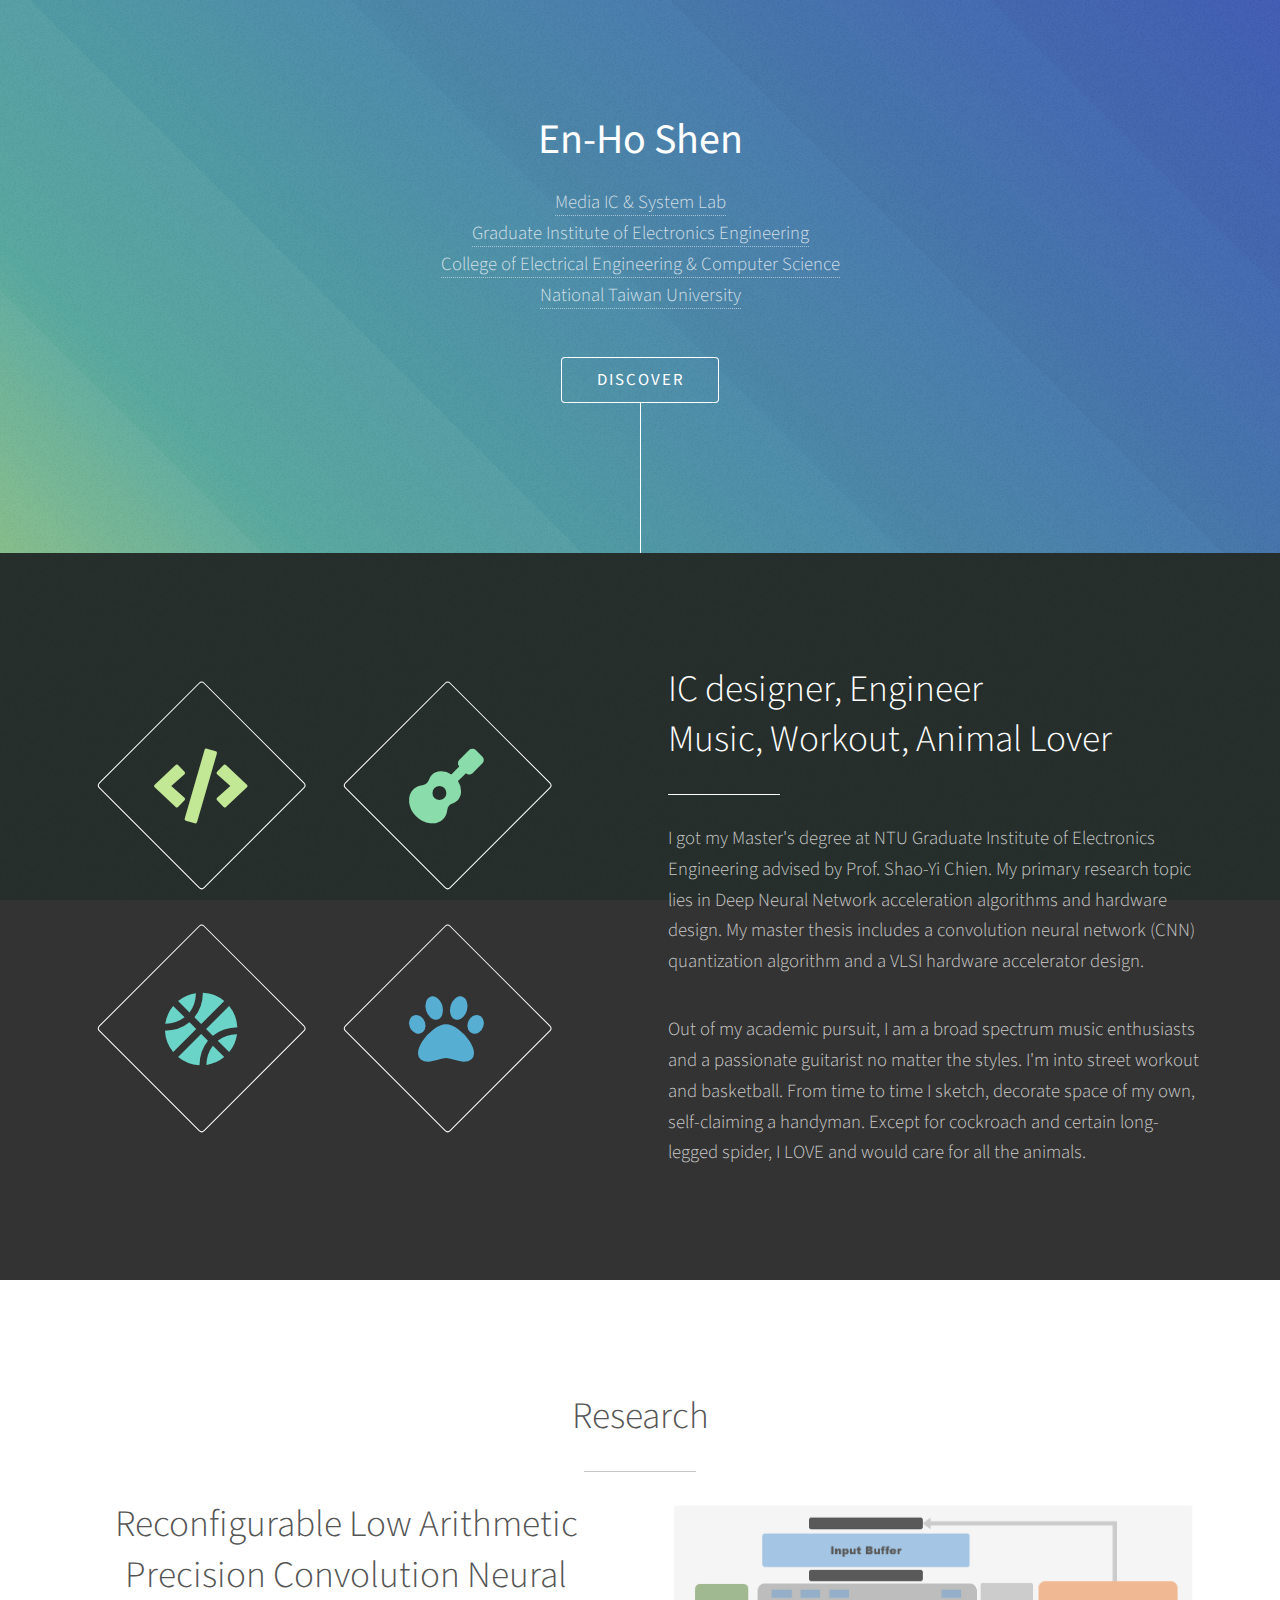
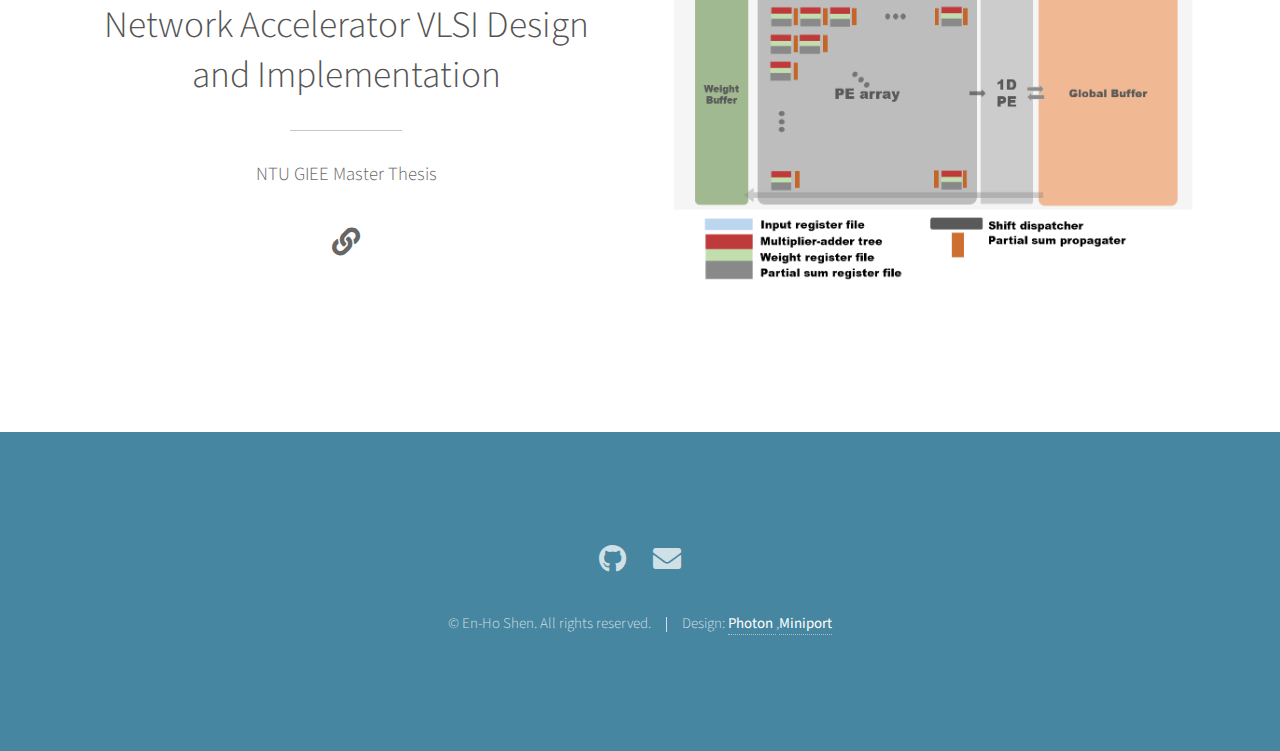
==== commit eb3b0512: "Update index.html" ====
--- a/index.html
+++ b/index.html
@@ -53,9 +53,9 @@
 							advised by Prof. Shao-Yi Chien. My primary research topic lies in Deep Neural Network
 							acceleration algorithms and hardware design. My master thesis includes a convolution
 							neural network (CNN) quantization algorithm and a VLSI hardware accelerator design.</p>
-							<p>Out of my academic pursuit, I am a broad spectrum music enthusiasts into
-							guitar playing no matter the styles. I'm into street workout and basketball. From
-							time to time I sketch, decorate space of my own, calling myself a handyman. Except
+							<p>Out of my academic pursuit, I am a broad spectrum music enthusiasts and a passionate
+							guitarist no matter the styles. I'm into street workout and basketball. From
+							time to time I sketch, decorate space of my own, self-claiming a handyman. Except
 							for cockroach and certain long-legged spider, I LOVE and would care for all the animals.</p>
 							<p></p>
 						</div>
@@ -192,4 +192,4 @@
 			<script src="assets/js/main.js"></script>
 
 	</body>
-</html>+</html>
--- a/assets/css/main.css
+++ b/assets/css/main.css
@@ -2829,6 +2829,17 @@
 			background-image: url("images/overlay1.png"), url("../../images/header.jpg");
 			background-size: auto,							cover;
 		}
+		.main.graystyle {
+			background: rgba(239,239,245, 0.75);
+
+		}
+		.main.homestyle {
+			background: rgba(255,255,255,0.9);
+			background-image:  url("../../thesis/images/arch.png");
+			background-size:   cover;
+			background-blend-mode: lighten;
+			z-index:-1;
+		}
 
 			.main.style2 a {
 				border-bottom-color: rgba(255, 255, 255, 0.5);
@@ -3512,9 +3523,78 @@
 	}
 	
 	
+/* Nav */
+
+	#nav {
+		background-color: #282828;
+		text-align: center;
+		position: fixed;
+		left: 0;
+		top: 0;
+		width: 100%;
+		z-index: 10000;
+		cursor: default;
+
+	}
+
+		#nav ul {
+			margin-bottom: 0;
+		}
+
+		#nav li {
+			display: inline-block;
+		}
+
+		#nav a {
+			position: relative;
+			display: block;
+			color: #fff;
+			text-decoration: none;
+			outline: 0;
+		}
+
+			#nav a:hover {
+				color: #fff !important;
+			}
+			#nav a {
+				-moz-transition: background-color .2s ease-in-out;
+				-webkit-transition: background-color .2s ease-in-out;
+				-ms-transition: background-color .2s ease-in-out;
+				transition: background-color .2s ease-in-out;
+				position: relative;
+				display: block;
+				color: #fff;
+				text-decoration: none;
+				outline: 0;
+				font-weight: 600;
+				border-radius: 8px;
+				color: #fff;
+				height: 2.5em;
+				line-height: 2.5em;
+				padding: 0 1.25em;
+			}
+			#nav a:hover {
+				color: #fff !important;
+				background: #383838;
+			}
+
+			#nav a.active {
+				background: #484848;
+			}
+
+				#nav a.active:before {
+					content: '';
+					display: block;
+					position: absolute;
+					bottom: -0.6em;
+					left: 50%;
+					margin-left: -0.75em;
+					border-left: solid 0.75em transparent;
+					border-right: solid 0.75em transparent;
+					border-top: solid 0.6em #282828;
+				}
 	
-	
-/* Nav */
+/* Nav 
 
 	#nav {
 		background-color: #282828;
@@ -3578,7 +3658,7 @@
 					border-right: solid 0.75em transparent;
 					border-top: solid 0.6em #282828;
 				}
-
+*/
 /* Articles */
 
 	body > article {
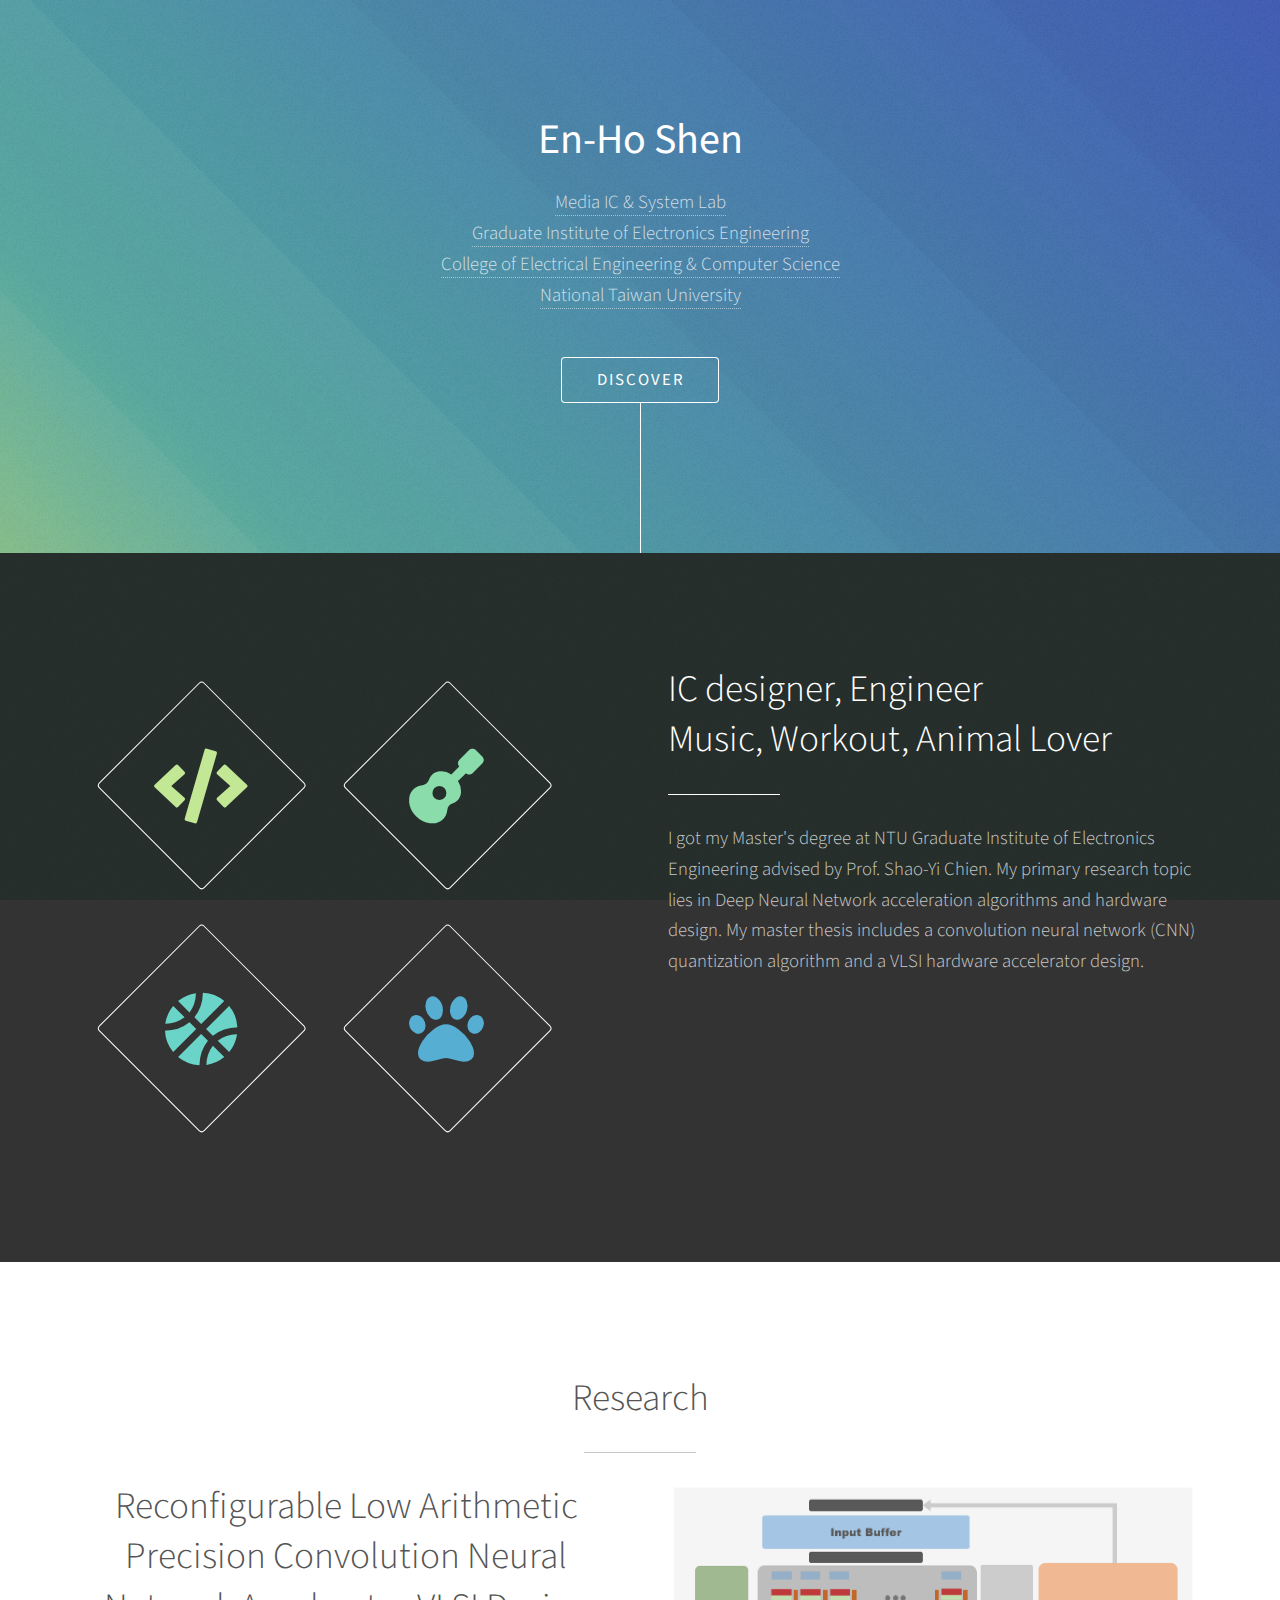
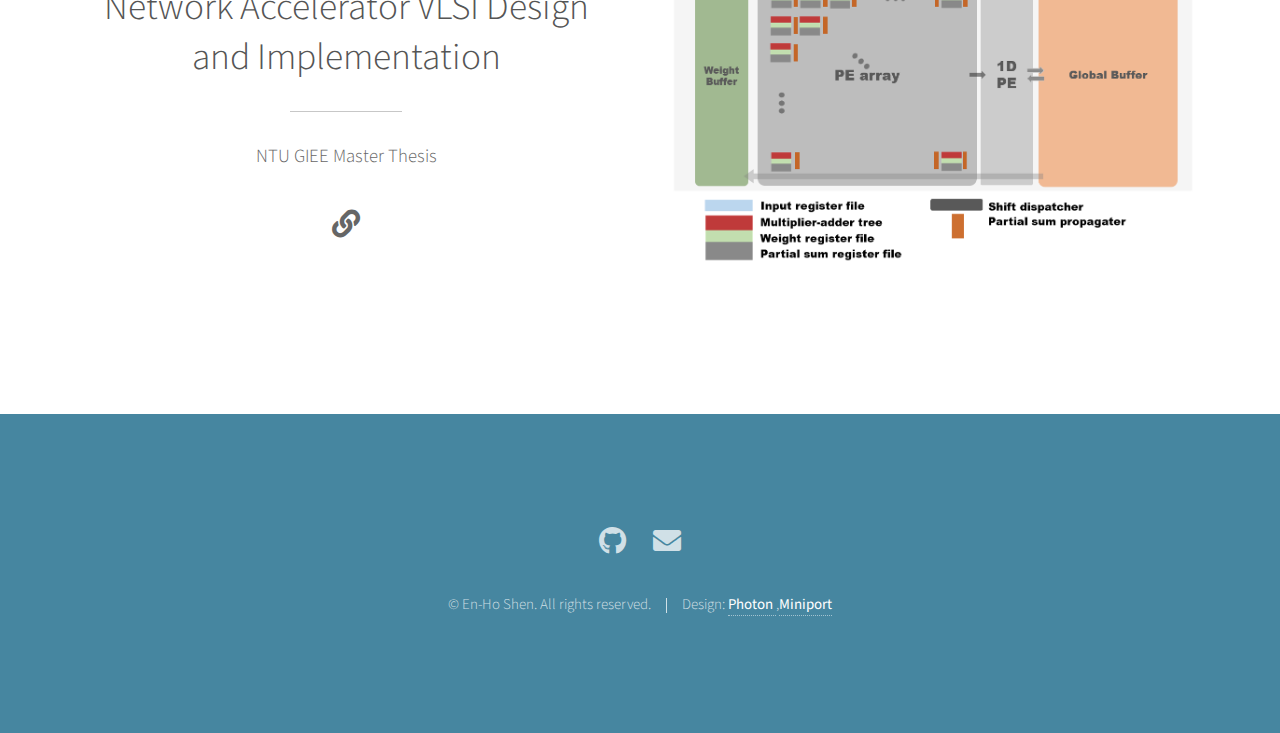
==== commit 3382b0d7: "comment out casual introductions" ====
--- a/index.html
+++ b/index.html
@@ -53,10 +53,10 @@
 							advised by Prof. Shao-Yi Chien. My primary research topic lies in Deep Neural Network
 							acceleration algorithms and hardware design. My master thesis includes a convolution
 							neural network (CNN) quantization algorithm and a VLSI hardware accelerator design.</p>
-							<p>Out of my academic pursuit, I am a broad spectrum music enthusiasts and a passionate
+							<!--p>Out of my academic pursuit, I am a broad spectrum music enthusiasts and a passionate
 							guitarist no matter the styles. I'm into street workout and basketball. From
 							time to time I sketch, decorate space of my own, self-claiming a handyman. Except
-							for cockroach and certain long-legged spider, I LOVE and would care for all the animals.</p>
+							for cockroach and certain long-legged spider, I LOVE and would care for all the animals.</p-->
 							<p></p>
 						</div>
 					</div>
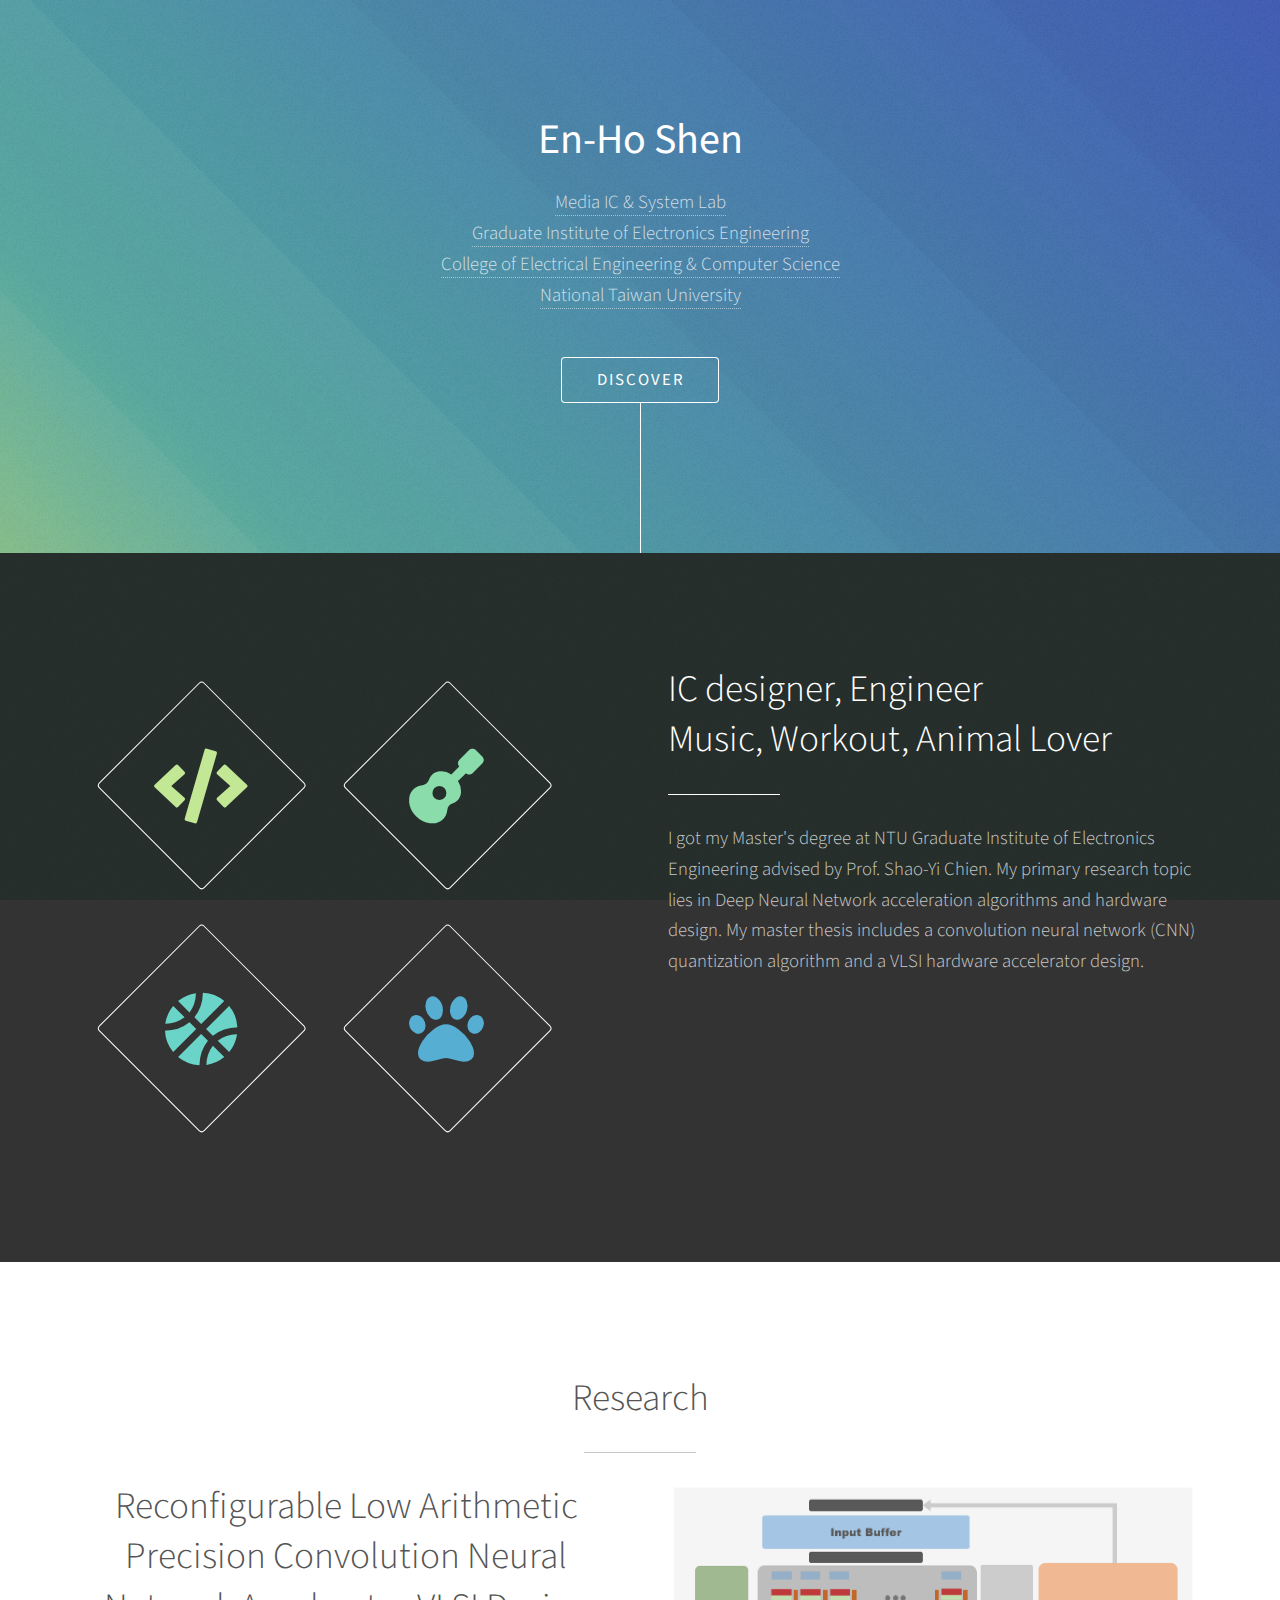
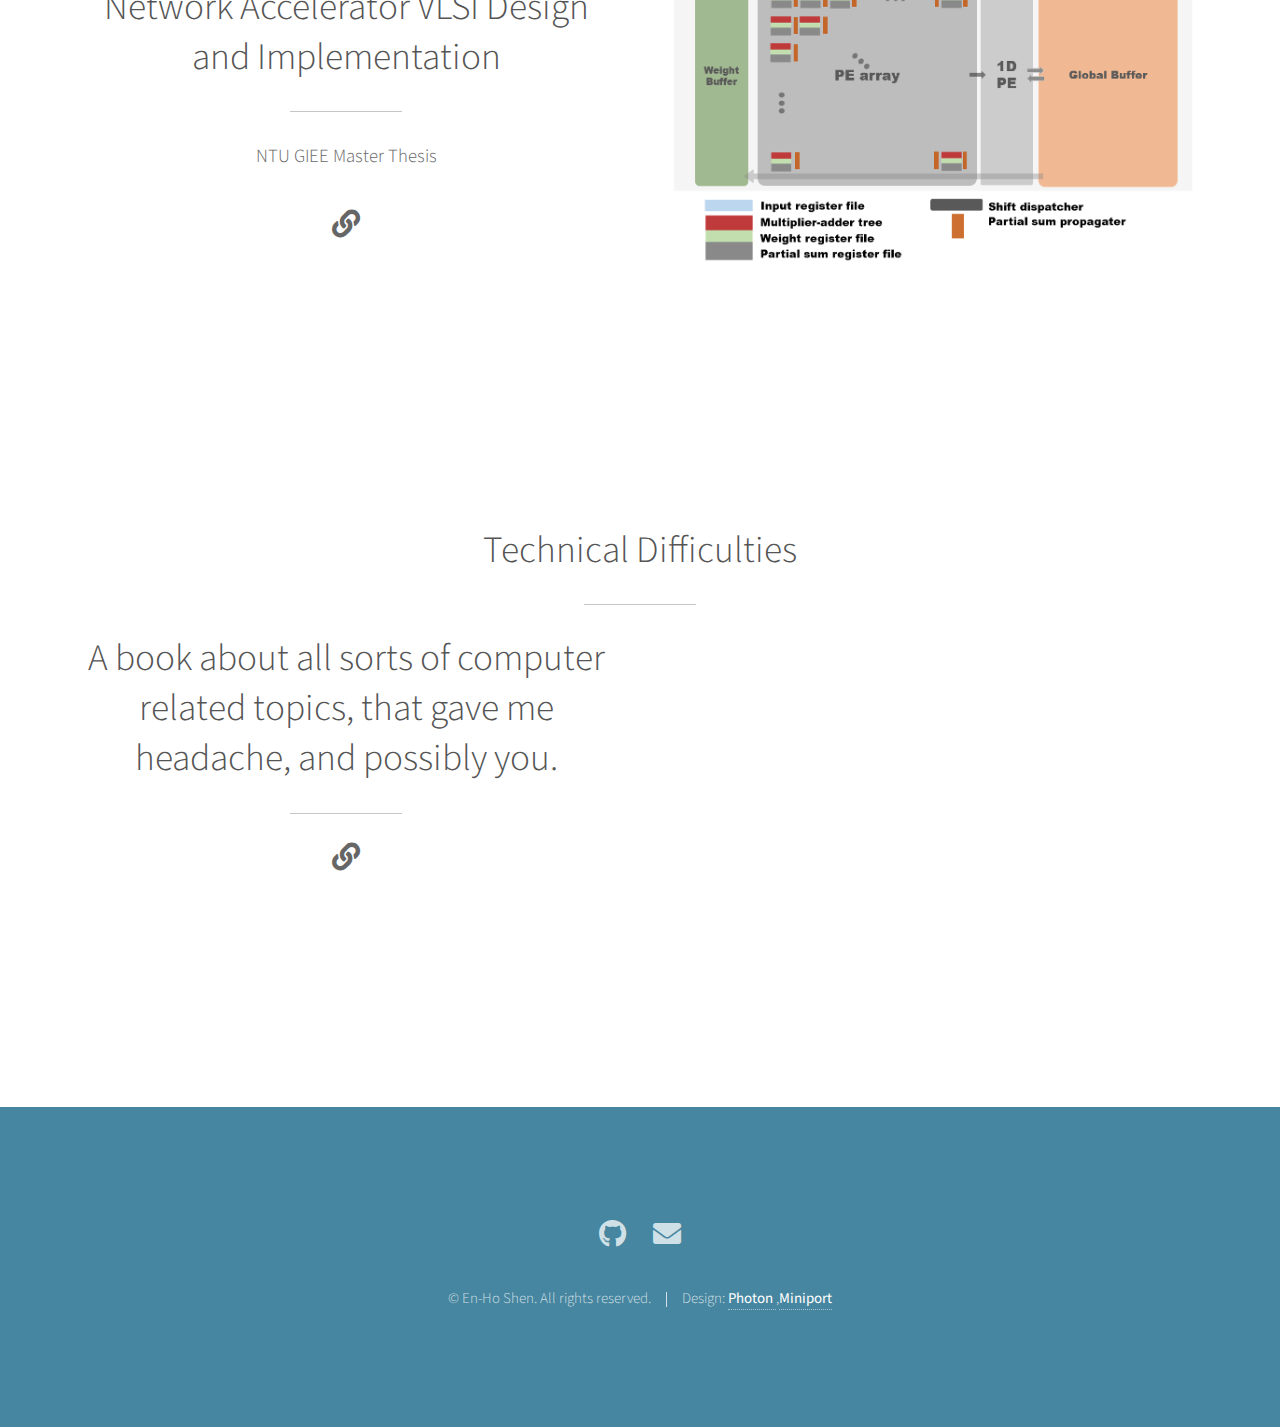
==== commit 23dcd021: "feat: Add section for blog: technical difficulties" ====
--- a/index.html
+++ b/index.html
@@ -90,6 +90,42 @@
 					</ul>
 				</div>
 			</section>
+		<!-- Technical Difficulties-->
+			<section id="Technical Difficulties" class="main style1 special">
+				<div class="container">
+					<header class="major">
+						<h2>Technical Difficulties</h2>
+					</header>
+					<ul class="icons">
+					<li>
+						<div class="row gtr-150">
+							<div class="col-6 col-12-medium">
+								<header class="major">
+									<h2>A book about all sorts of computer related topics, 
+                                        that gave me headache, and possibly you.
+                                    </h2>
+								</header>
+								<a href="technical-difficulties/" 
+								class="icon solid alt fa-link" target="_blank"><span class="label">Website</span></a>
+
+							</div>
+							<div class="col-6 col-12-medium imp-medium">
+                                <iframe style="border-radius:12px"
+                                    src="https://open.spotify.com/embed/track/6z6hCyOaWbqYKAlgeA6U3d?utm_source=generator"
+                                    width="100%"
+                                    height="352"
+                                    frameBorder="0"
+                                    allowfullscreen=""
+                                    allow="autoplay; clipboard-write; encrypted-media; fullscreen; picture-in-picture"
+                                    loading="lazy">
+                                </iframe>   
+							</div>
+						</div>
+					</li>
+
+					</ul>
+				</div>
+			</section>
 		<!--
 		<!-- Two 
 			<section id="two" class="main style2">
@@ -175,7 +211,7 @@
 				<ul class="icons">
 					<li><a href="https://github.com/enhoshen/" class="icon brands alt fa-github"><span 
 					class="label">GitHub</span></a></li>
-					<li><a a:visited="" href="mailto:enhoshen@media.ee.ntu.edu.tw" 
+					<li><a a:visited="" href="mailto:enhoshen@gmail.com" 
 					class="icon solid alt fa-envelope"><span class="label">Email</span></a></li>
 				</ul>
 				<ul class="copyright">
